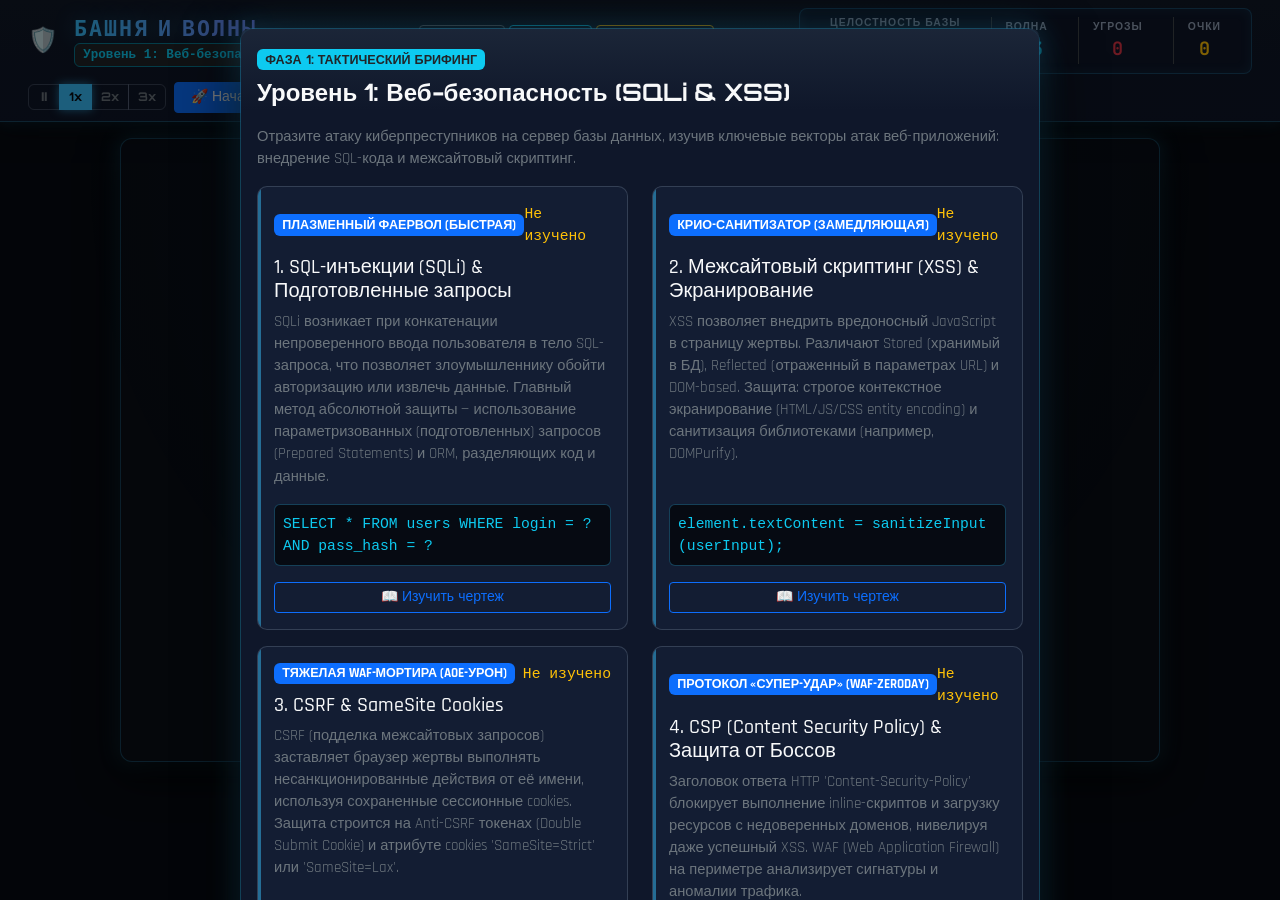
==== index.html @ af833922 "feat: complete Quiz Tower Defense with 3 levels, procedural ambient music, inspector and codex" ====
<!DOCTYPE html>
<html lang="ru" data-bs-theme="dark">
<head>
    <meta charset="UTF-8">
    <meta name="viewport" content="width=device-width, initial-scale=1.0">
    <title>Башня и Волны — Cyberpunk Quiz Tower Defense</title>
    <!-- Bootstrap 5 CDN -->
    <link href="https://cdn.jsdelivr.net/npm/bootstrap@5.3.3/dist/css/bootstrap.min.css" rel="stylesheet">
    <!-- Google Fonts -->
    <link rel="preconnect" href="https://fonts.googleapis.com">
    <link rel="preconnect" href="https://fonts.gstatic.com" crossorigin>
    <link href="https://fonts.googleapis.com/css2?family=JetBrains+Mono:wght@400;600;800&family=Orbitron:wght@500;700;900&family=Rajdhani:wght@500;600;700&display=swap" rel="stylesheet">
    <!-- Custom Cyberpunk Tactical Styles -->
    <link rel="stylesheet" href="css/style.css">
</head>
<body>

    <!-- Cyber-Command Tactical Top Header -->
    <header class="cyber-header py-2 px-3 mb-3">
        <div class="container-fluid d-flex flex-wrap justify-content-between align-items-center gap-2">
            <!-- Game Title & Level Indicator -->
            <div class="d-flex align-items-center gap-3">
                <span class="fs-4">🛡️</span>
                <div>
                    <h1 class="game-title mb-0">БАШНЯ И ВОЛНЫ</h1>
                    <span class="badge bg-dark border border-info-subtle text-info font-monospace small" id="hudLevelTitle">Уровень 1</span>
                </div>

                <div class="d-flex gap-1 ms-2">
                    <button class="btn btn-outline-secondary btn-sm" id="levelSelectBtn" title="Сменить уровень">
                        🗺️ Уровни
                    </button>
                    <button class="btn btn-outline-info btn-sm" id="codexBtn" title="Открыть базу знаний">
                        📖 Кодекс
                    </button>
                    <button class="btn btn-outline-warning btn-sm" id="achievementsBtn" title="Достижения">
                        🏆 Достижения
                    </button>
                </div>
            </div>

            <!-- Stats HUD Panel -->
            <div class="hud-panel d-flex align-items-center px-3 py-1 gap-3">
                <!-- Base HP -->
                <div class="hud-stat-box" style="min-width: 140px;">
                    <div class="hud-stat-label">Целостность Базы</div>
                    <div class="progress mt-1" style="height: 10px; background-color: #070b12;">
                        <div id="baseHpBar" class="progress-bar bg-success" style="width: 100%;"></div>
                    </div>
                    <div class="text-end small text-light font-monospace" id="baseHpText">100 / 100</div>
                </div>

                <!-- Wave Counter -->
                <div class="hud-stat-box border-start border-secondary-subtle">
                    <div class="hud-stat-label">Волна</div>
                    <div class="hud-stat-value text-info" id="hudWave">1/3</div>
                </div>

                <!-- Enemies on field -->
                <div class="hud-stat-box border-start border-secondary-subtle">
                    <div class="hud-stat-label">Угрозы</div>
                    <div class="hud-stat-value text-danger" id="hudEnemies">0</div>
                </div>

                <!-- Score -->
                <div class="hud-stat-box border-start border-secondary-subtle">
                    <div class="hud-stat-label">Очки</div>
                    <div class="hud-stat-value text-warning" id="hudScore">0</div>
                </div>
            </div>

            <!-- Action Controls, Speed, Audio -->
            <div class="d-flex align-items-center gap-2">
                <!-- Speed Controls (Pause, 1x, 2x, 3x) -->
                <div class="btn-group speed-btn-group" role="group">
                    <button type="button" class="btn btn-outline-secondary" id="speedPauseBtn" title="Пауза">⏸</button>
                    <button type="button" class="btn btn-outline-secondary active" id="speed1xBtn">1x</button>
                    <button type="button" class="btn btn-outline-secondary" id="speed2xBtn">2x</button>
                    <button type="button" class="btn btn-outline-secondary" id="speed3xBtn">3x</button>
                </div>

                <!-- Super Strike Trigger Button -->
                <button class="btn btn-danger btn-sm d-none super-pulse-glow fw-bold px-3" id="superStrikeBtn">
                    ⚡ СУПЕР-УДАР!
                </button>

                <!-- Next Wave Button -->
                <button class="btn btn-primary btn-sm px-3" id="startWaveBtn">
                    🚀 Начать волну 1
                </button>

                <!-- Audio Toggles -->
                <div class="btn-group">
                    <button class="btn btn-outline-info btn-sm" id="muteToggleBtn" title="Звуковые эффекты">
                        🔊
                    </button>
                    <button class="btn btn-outline-primary btn-sm" id="musicToggleBtn" title="Эмбиент-музыка">
                        🎵
                    </button>
                </div>
            </div>
        </div>
    </header>

    <!-- Main Game Canvas Container -->
    <main class="container-fluid px-3">
        <div class="canvas-wrapper">
            <canvas id="gameCanvas"></canvas>
        </div>
    </main>

    <!-- Floating Tactical Notification Toasts -->
    <div id="toastContainer"></div>

    <!-- ========================================================================= -->
    <!-- MODAL 1: PHASE 1 BRIEFING / RECONNAISSANCE ("Брифинг / Разведка")         -->
    <!-- ========================================================================= -->
    <div class="modal fade" id="briefingModal" tabindex="-1" aria-labelledby="briefingModalTitle" aria-hidden="true">
        <div class="modal-dialog modal-lg modal-dialog-centered">
            <div class="modal-content">
                <div class="modal-header border-bottom-0 pb-0">
                    <div>
                        <span class="badge bg-info text-dark mb-1">ФАЗА 1: ТАКТИЧЕСКИЙ БРИФИНГ</span>
                        <h4 class="modal-title text-light fw-bold" id="briefingTitle">Уровень 1</h4>
                    </div>
                </div>
                <div class="modal-body">
                    <p class="text-secondary small mb-3" id="briefingDesc">
                        Отразите атаку киберпреступников, изучив чертежи и защитные протоколы.
                    </p>

                    <!-- Cards Container -->
                    <div class="row" id="briefingCardsContainer">
                        <!-- Dynamically filled with educational cards -->
                    </div>
                </div>
                <div class="modal-footer border-top-0 pt-0">
                    <button type="button" class="btn btn-success px-4 py-2 fw-bold w-100" id="startDefenseBtn" disabled>
                        🔒 Изучите все чертежи для старта
                    </button>
                </div>
            </div>
        </div>
    </div>

    <!-- ========================================================================= -->
    <!-- MODAL 2: TURRET SELECTION                                                 -->
    <!-- ========================================================================= -->
    <div class="modal fade" id="turretSelectModal" tabindex="-1" aria-hidden="true">
        <div class="modal-dialog modal-dialog-centered">
            <div class="modal-content">
                <div class="modal-header">
                    <h5 class="modal-title">🛠️ Выбор турели для установки</h5>
                    <button type="button" class="btn-close" data-bs-dismiss="modal" aria-label="Закрыть"></button>
                </div>
                <div class="modal-body">
                    <p class="text-secondary small mb-3">
                        Для установки требуется ответить на 1 вопрос из изученной теории за 15 секунд:
                    </p>
                    <div class="d-flex flex-column gap-2">
                        <!-- Option 1: Fast Plasma -->
                        <div class="p-3 turret-option-card d-flex justify-content-between align-items-center" data-turret-type="plasma">
                            <div>
                                <div class="fw-bold text-info">⚡ Быстрая плазма</div>
                                <small class="text-secondary">Скорострельная турель (3.2 выстр/сек), средний урон по одиночным целям.</small>
                            </div>
                            <span class="badge bg-info text-dark">Легкий вопрос</span>
                        </div>

                        <!-- Option 2: Cryo -->
                        <div class="p-3 turret-option-card d-flex justify-content-between align-items-center" data-turret-type="cryo">
                            <div>
                                <div class="fw-bold" style="color: #06b6d4;">❄️ Крио-башня</div>
                                <small class="text-secondary">Замедляет врагов на 50%, облегчая уничтожение тяжелых целей.</small>
                            </div>
                            <span class="badge bg-primary">Средний вопрос</span>
                        </div>

                        <!-- Option 3: Heavy Artillery -->
                        <div class="p-3 turret-option-card d-flex justify-content-between align-items-center" data-turret-type="artillery">
                            <div>
                                <div class="fw-bold text-warning">💣 Тяжелая мортира</div>
                                <small class="text-secondary">Колоссальный AoE урон осколками по скоплению угроз.</small>
                            </div>
                            <span class="badge bg-warning text-dark">Сложный вопрос</span>
                        </div>
                    </div>
                </div>
            </div>
        </div>
    </div>

    <!-- ========================================================================= -->
    <!-- MODAL 3: TURRET INSPECTOR & TARGETING PANEL                               -->
    <!-- ========================================================================= -->
    <div class="modal fade" id="turretInspectorModal" tabindex="-1" aria-hidden="true">
        <div class="modal-dialog modal-dialog-centered">
            <div class="modal-content">
                <div class="modal-header">
                    <div>
                        <span class="badge bg-info mb-1" id="inspectorTurretLevelBadge">Уровень 1</span>
                        <h5 class="modal-title mb-0" id="inspectorTurretTitle">Инспектор турели</h5>
                    </div>
                    <button type="button" class="btn-close" data-bs-dismiss="modal" aria-label="Закрыть"></button>
                </div>
                <div class="modal-body">
                    <!-- Live Turret Combat Stats -->
                    <div class="row g-2 text-center mb-3">
                        <div class="col-4">
                            <div class="p-2 bg-dark rounded border border-secondary-subtle">
                                <div class="small text-secondary">Урон</div>
                                <div class="fw-bold text-light font-monospace" id="inspectorDmg">0</div>
                            </div>
                        </div>
                        <div class="col-4">
                            <div class="p-2 bg-dark rounded border border-secondary-subtle">
                                <div class="small text-secondary">Скорость</div>
                                <div class="fw-bold text-info font-monospace" id="inspectorRate">0/сек</div>
                            </div>
                        </div>
                        <div class="col-4">
                            <div class="p-2 bg-dark rounded border border-secondary-subtle">
                                <div class="small text-secondary">Радиус</div>
                                <div class="fw-bold text-warning font-monospace" id="inspectorRange">0px</div>
                            </div>
                        </div>
                    </div>

                    <div class="d-flex justify-content-between text-secondary small mb-3 p-2 bg-dark rounded border border-secondary-subtle">
                        <span>Уничтожено врагов: <strong class="text-light" id="inspectorKills">0</strong></span>
                        <span>Всего нанесено урона: <strong class="text-light" id="inspectorTotalDmg">0</strong></span>
                    </div>

                    <!-- Targeting Priority Switcher -->
                    <div class="mb-3">
                        <label class="form-label small text-secondary fw-bold">ПРИОРИТЕТ АТАКИ ЦЕЛИ:</label>
                        <div class="btn-group w-100" role="group">
                            <button type="button" class="btn btn-outline-secondary priority-btn active" data-priority="first">Первый</button>
                            <button type="button" class="btn btn-outline-secondary priority-btn" data-priority="strongest">Сильный (Босс)</button>
                            <button type="button" class="btn btn-outline-secondary priority-btn" data-priority="closest">Ближний</button>
                            <button type="button" class="btn btn-outline-secondary priority-btn" data-priority="weakest">Слабый</button>
                        </div>
                    </div>
                </div>
                <div class="modal-footer d-flex justify-content-between">
                    <button type="button" class="btn btn-outline-danger btn-sm" id="inspectorDismantleBtn">
                        🗑️ Демонтировать
                    </button>
                    <button type="button" class="btn btn-success btn-sm" id="inspectorUpgradeBtn">
                        ⭐️ Улучшить турель
                    </button>
                </div>
            </div>
        </div>
    </div>

    <!-- ========================================================================= -->
    <!-- MODAL 4: ACTIVE RECALL QUIZ ("Квиз-бой")                                  -->
    <!-- ========================================================================= -->
    <div class="modal fade" id="quizModal" tabindex="-1" aria-hidden="true">
        <div class="modal-dialog modal-dialog-centered">
            <div class="modal-content">
                <div class="modal-header border-bottom-0 pb-1">
                    <div class="w-100 d-flex justify-content-between align-items-center">
                        <h5 class="modal-title fw-bold" id="quizModalTitle">Развертывание системы</h5>
                        <span class="badge bg-info" id="quizDifficultyBadge">Легкий вопрос</span>
                    </div>
                </div>

                <div class="modal-body pt-2">
                    <!-- Timer countdown bar -->
                    <div class="d-flex justify-content-between align-items-center mb-1">
                        <span class="small text-secondary">Таймер активации:</span>
                        <span class="fw-bold text-info font-monospace small" id="quizTimerText">15.0s</span>
                    </div>
                    <div class="quiz-timer-container mb-3">
                        <div id="quizTimerBar" class="progress-bar bg-info" style="width: 100%;"></div>
                    </div>

                    <!-- Question text -->
                    <h5 class="text-light mb-3" id="quizQuestionText">Текст вопроса загружается...</h5>

                    <!-- Answer Options -->
                    <div id="quizAnswersContainer" class="d-flex flex-column">
                        <!-- Populated by app.js -->
                    </div>
                </div>
                <div class="modal-footer border-top-0 pt-0">
                    <small class="text-secondary w-100 text-center">
                        ⏳ Внимание: игра на тактической паузе. Ошибка блокирует слот на 5 сек!
                    </small>
                </div>
            </div>
        </div>
    </div>

    <!-- ========================================================================= -->
    <!-- MODAL 5: PHASE 4 RESULTS & "ЧЁРНЫЙ ЯЩИК" (Разбор ошибок)                   -->
    <!-- ========================================================================= -->
    <div class="modal fade" id="resultsModal" tabindex="-1" aria-hidden="true">
        <div class="modal-dialog modal-lg modal-dialog-centered modal-dialog-scrollable">
            <div class="modal-content">
                <div class="modal-header">
                    <div>
                        <span class="badge bg-success mb-1" id="resultsBadge">ПОБЕДА</span>
                        <h4 class="modal-title fw-bold" id="resultsHeader">МИССИЯ ВЫПОЛНЕНА</h4>
                    </div>
                </div>
                <div class="modal-body">
                    <!-- High-level Summary Metrics -->
                    <div class="row g-2 mb-4 text-center">
                        <div class="col-3">
                            <div class="p-2 bg-dark rounded border border-secondary-subtle">
                                <div class="small text-secondary">Счет</div>
                                <div class="fs-5 fw-bold text-warning font-monospace" id="resScore">0</div>
                            </div>
                        </div>
                        <div class="col-3">
                            <div class="p-2 bg-dark rounded border border-secondary-subtle">
                                <div class="small text-secondary">Уничтожено</div>
                                <div class="fs-5 fw-bold text-info font-monospace" id="resKills">0</div>
                            </div>
                        </div>
                        <div class="col-3">
                            <div class="p-2 bg-dark rounded border border-secondary-subtle">
                                <div class="small text-secondary">База</div>
                                <div class="fs-5 fw-bold text-success font-monospace" id="resBaseHp">100%</div>
                            </div>
                        </div>
                        <div class="col-3">
                            <div class="p-2 bg-dark rounded border border-secondary-subtle">
                                <div class="small text-secondary">Точность квиза</div>
                                <div class="fs-5 fw-bold text-light font-monospace" id="resAccuracy">100%</div>
                            </div>
                        </div>
                    </div>

                    <!-- Mistake Analysis Section: "Чёрный ящик" -->
                    <div id="mistakesReviewContainer"></div>
                </div>
                <div class="modal-footer">
                    <button type="button" class="btn btn-outline-light" id="restartLevelBtn">
                        🔄 Переиграть уровень
                    </button>
                    <button type="button" class="btn btn-primary" id="nextLevelBtn">
                        ➡️ Следующий уровень
                    </button>
                </div>
            </div>
        </div>
    </div>

    <!-- ========================================================================= -->
    <!-- MODAL 6: THEORY CODEX / KNOWLEDGE ARCHIVE (Кибер-Кодекс)                  -->
    <!-- ========================================================================= -->
    <div class="modal fade" id="codexModal" tabindex="-1" aria-hidden="true">
        <div class="modal-dialog modal-lg modal-dialog-centered modal-dialog-scrollable">
            <div class="modal-content">
                <div class="modal-header">
                    <h5 class="modal-title">📖 Кибер-Кодекс: База теоретических знаний</h5>
                    <button type="button" class="btn-close" data-bs-dismiss="modal" aria-label="Закрыть"></button>
                </div>
                <div class="modal-body" id="codexContentContainer">
                    <!-- Populated dynamically with all levels theory -->
                </div>
            </div>
        </div>
    </div>

    <!-- ========================================================================= -->
    <!-- MODAL 7: ACHIEVEMENTS MODAL                                               -->
    <!-- ========================================================================= -->
    <div class="modal fade" id="achievementsModal" tabindex="-1" aria-hidden="true">
        <div class="modal-dialog modal-dialog-centered">
            <div class="modal-content">
                <div class="modal-header">
                    <h5 class="modal-title">🏆 Достижения защитника</h5>
                    <button type="button" class="btn-close" data-bs-dismiss="modal" aria-label="Закрыть"></button>
                </div>
                <div class="modal-body" id="achievementsListContainer">
                    <!-- Populated dynamically -->
                </div>
            </div>
        </div>
    </div>

    <!-- ========================================================================= -->
    <!-- MODAL 8: LEVEL SELECTOR                                                   -->
    <!-- ========================================================================= -->
    <div class="modal fade" id="levelSelectModal" tabindex="-1" aria-hidden="true">
        <div class="modal-dialog modal-dialog-centered">
            <div class="modal-content">
                <div class="modal-header">
                    <h5 class="modal-title">🗺️ Выберите уровень обучения</h5>
                    <button type="button" class="btn-close" data-bs-dismiss="modal" aria-label="Закрыть"></button>
                </div>
                <div class="modal-body" id="levelListContainer">
                    <!-- Populated dynamically -->
                </div>
            </div>
        </div>
    </div>

    <!-- Scripts (Vanilla ES6, modular, zero external game libraries) -->
    <script src="https://cdn.jsdelivr.net/npm/bootstrap@5.3.3/dist/js/bootstrap.bundle.min.js"></script>
    <script src="js/audio.js"></script>
    <script src="js/levels.js"></script>
    <script src="js/engine.js"></script>
    <script src="js/app.js"></script>
</body>
</html>
---- css/style.css ----
/* ==========================================================================
   QUIZ TOWER DEFENSE: Cyber-Command Center Tactical UI
   ========================================================================== */

@import url('https://fonts.googleapis.com/css2?family=JetBrains+Mono:wght@400;600;800&family=Orbitron:wght@500;700;900&family=Rajdhani:wght@500;600;700&display=swap');

:root {
    --bg-dark: #070b12;
    --bg-surface: #0f172a;
    --bg-card: #131d33;
    --bg-hover: #1e293b;
    --neon-blue: #38bdf8;
    --neon-cyan: #06b6d4;
    --neon-green: #22c55e;
    --neon-red: #ef4444;
    --neon-amber: #f59e0b;
    --neon-purple: #a855f7;
    --neon-pink: #ec4899;
    --text-muted: #94a3b8;
    --border-color: rgba(56, 189, 248, 0.28);
    --border-glow: 0 0 14px rgba(56, 189, 248, 0.25);
}

body {
    background-color: var(--bg-dark);
    color: #f8fafc;
    font-family: 'Rajdhani', -apple-system, BlinkMacSystemFont, "Segoe UI", Roboto, sans-serif;
    font-size: 1.05rem;
    min-height: 100vh;
    overflow-x: hidden;
    position: relative;
}

/* Subtle Holographic Grid Overlay */
body::before {
    content: '';
    position: fixed;
    top: 0;
    left: 0;
    width: 100vw;
    height: 100vh;
    background: radial-gradient(circle at 50% 20%, rgba(56, 189, 248, 0.04) 0%, transparent 60%);
    pointer-events: none;
    z-index: 1;
}

/* Top Command Header */
.cyber-header {
    background: linear-gradient(180deg, #101827 0%, rgba(15, 23, 42, 0.95) 100%);
    border-bottom: 1px solid var(--border-color);
    box-shadow: 0 4px 25px rgba(0, 0, 0, 0.6), var(--border-glow);
    position: relative;
    z-index: 10;
}

.game-title {
    font-family: 'Orbitron', monospace;
    font-size: 1.35rem;
    font-weight: 900;
    letter-spacing: 2px;
    background: linear-gradient(90deg, #38bdf8, #a855f7);
    -webkit-background-clip: text;
    -webkit-text-fill-color: transparent;
    text-shadow: 0 0 20px rgba(56, 189, 248, 0.35);
}

.hud-panel {
    background-color: rgba(15, 23, 42, 0.85);
    border: 1px solid var(--border-color);
    border-radius: 8px;
    backdrop-filter: blur(8px);
    box-shadow: inset 0 0 12px rgba(56, 189, 248, 0.1);
}

.hud-stat-box {
    text-align: center;
    padding: 2px 14px;
}

.hud-stat-label {
    font-family: 'Orbitron', sans-serif;
    font-size: 0.65rem;
    color: var(--text-muted);
    text-transform: uppercase;
    letter-spacing: 1px;
    font-weight: 700;
}

.hud-stat-value {
    font-family: 'JetBrains Mono', monospace;
    font-size: 1.15rem;
    font-weight: 700;
    color: #f8fafc;
}

/* Tactical Speed Control Buttons */
.speed-btn-group .btn {
    font-family: 'Orbitron', sans-serif;
    font-size: 0.75rem;
    padding: 3px 9px;
    font-weight: 700;
    border-color: rgba(148, 163, 184, 0.3);
}

.speed-btn-group .btn.active {
    background-color: var(--neon-blue);
    color: #070b12;
    border-color: var(--neon-blue);
    box-shadow: 0 0 10px rgba(56, 189, 248, 0.6);
}

/* Canvas Wrapper */
.canvas-wrapper {
    position: relative;
    width: 100%;
    max-width: 1040px;
    margin: 0 auto;
    border-radius: 12px;
    overflow: hidden;
    box-shadow: 0 12px 40px rgba(0, 0, 0, 0.8), 0 0 20px rgba(56, 189, 248, 0.25);
    border: 1px solid var(--border-color);
    background-color: #0a0e17;
}

#gameCanvas {
    display: block;
    width: 100%;
    height: auto;
    aspect-ratio: 1000 / 600;
    touch-action: none;
}

/* Modals */
.modal-content {
    background-color: var(--bg-surface);
    color: #f8fafc;
    border: 1px solid var(--border-color);
    border-radius: 14px;
    box-shadow: 0 20px 60px rgba(0, 0, 0, 0.9), 0 0 30px rgba(56, 189, 248, 0.3);
    backdrop-filter: blur(16px);
}

.modal-header {
    border-bottom: 1px solid rgba(148, 163, 184, 0.2);
    background: linear-gradient(180deg, rgba(30, 41, 59, 0.8) 0%, rgba(15, 23, 42, 0.8) 100%);
    font-family: 'Orbitron', sans-serif;
}

.modal-footer {
    border-top: 1px solid rgba(148, 163, 184, 0.2);
    background: rgba(15, 23, 42, 0.8);
}

/* Briefing Cards */
.briefing-card {
    background-color: var(--bg-card);
    border: 1px solid rgba(148, 163, 184, 0.25);
    border-radius: 10px;
    transition: all 0.25s cubic-bezier(0.4, 0, 0.2, 1);
    position: relative;
    overflow: hidden;
}

.briefing-card::before {
    content: '';
    position: absolute;
    top: 0;
    left: 0;
    width: 3px;
    height: 100%;
    background: var(--neon-blue);
    opacity: 0.5;
    transition: opacity 0.2s ease;
}

.briefing-card:hover {
    transform: translateY(-3px);
    border-color: var(--neon-blue);
    box-shadow: 0 8px 24px rgba(56, 189, 248, 0.25);
}

.briefing-card.card-studied {
    border-color: var(--neon-green);
    background: linear-gradient(180deg, rgba(34, 197, 94, 0.08) 0%, var(--bg-card) 100%);
    box-shadow: 0 0 16px rgba(34, 197, 94, 0.25);
}

.briefing-card.card-studied::before {
    background: var(--neon-green);
    opacity: 1;
}

.code-box {
    background-color: #060a12;
    border-radius: 6px;
    border: 1px solid rgba(56, 189, 248, 0.3);
    font-family: 'JetBrains Mono', monospace;
    word-break: break-all;
}

/* Turret Selection Cards */
.turret-option-card {
    background-color: var(--bg-card);
    border: 1px solid rgba(148, 163, 184, 0.25);
    border-radius: 10px;
    cursor: pointer;
    transition: all 0.25s ease;
}

.turret-option-card:hover {
    transform: translateY(-3px);
    border-color: var(--neon-blue);
    box-shadow: 0 8px 24px rgba(56, 189, 248, 0.35);
    background: rgba(30, 41, 59, 0.95);
}

/* Quiz UI */
.quiz-option-btn {
    font-family: 'Rajdhani', sans-serif;
    font-size: 1.1rem;
    font-weight: 600;
    transition: all 0.2s ease;
    border: 1px solid rgba(148, 163, 184, 0.35);
    border-radius: 8px;
    background-color: rgba(15, 23, 42, 0.65);
}

.quiz-option-btn:hover:not(:disabled) {
    background-color: rgba(56, 189, 248, 0.2);
    border-color: var(--neon-blue);
    box-shadow: 0 0 14px rgba(56, 189, 248, 0.3);
    transform: translateX(4px);
}

.quiz-timer-container {
    height: 10px;
    border-radius: 6px;
    background-color: #060a12;
    overflow: hidden;
    border: 1px solid rgba(148, 163, 184, 0.25);
}

/* Glowing Pulsing Animations */
.pulse-glow {
    animation: neonPulse 1.4s infinite alternate;
}

@keyframes neonPulse {
    0% {
        box-shadow: 0 0 8px rgba(34, 197, 94, 0.4);
        transform: scale(1);
    }
    100% {
        box-shadow: 0 0 24px rgba(34, 197, 94, 0.95);
        transform: scale(1.02);
    }
}

.super-pulse-glow {
    animation: superPulse 1.1s infinite alternate;
}

@keyframes superPulse {
    0% {
        box-shadow: 0 0 8px rgba(239, 68, 68, 0.5);
    }
    100% {
        box-shadow: 0 0 30px rgba(239, 68, 68, 1), 0 0 50px rgba(168, 85, 247, 0.9);
        transform: scale(1.04);
    }
}

/* Inspector Panel Buttons */
.priority-btn {
    font-family: 'Orbitron', sans-serif;
    font-size: 0.75rem;
    padding: 4px 8px;
}

.priority-btn.active {
    background-color: var(--neon-purple);
    color: #fff;
    border-color: var(--neon-purple);
    box-shadow: 0 0 10px rgba(168, 85, 247, 0.7);
}

/* "Чёрный ящик" Result Cards */
.mistake-card {
    background-color: #0d131f;
    border: 1px solid rgba(239, 68, 68, 0.45);
    border-radius: 8px;
}

.theory-box {
    background-color: rgba(15, 23, 42, 0.95);
    border-left: 3px solid var(--neon-blue);
}

/* Toast Container */
#toastContainer {
    position: fixed;
    top: 75px;
    right: 20px;
    z-index: 2000;
    max-width: 380px;
}

.toast-item {
    transition: opacity 0.4s ease, transform 0.4s ease;
    border-radius: 8px;
    font-size: 0.95rem;
    font-weight: 600;
    box-shadow: 0 8px 30px rgba(0, 0, 0, 0.7);
}

/* Custom Scrollbars */
::-webkit-scrollbar {
    width: 7px;
    height: 7px;
}

::-webkit-scrollbar-track {
    background: #070b12;
}

::-webkit-scrollbar-thumb {
    background: #1e293b;
    border-radius: 4px;
}

::-webkit-scrollbar-thumb:hover {
    background: var(--neon-blue);
}
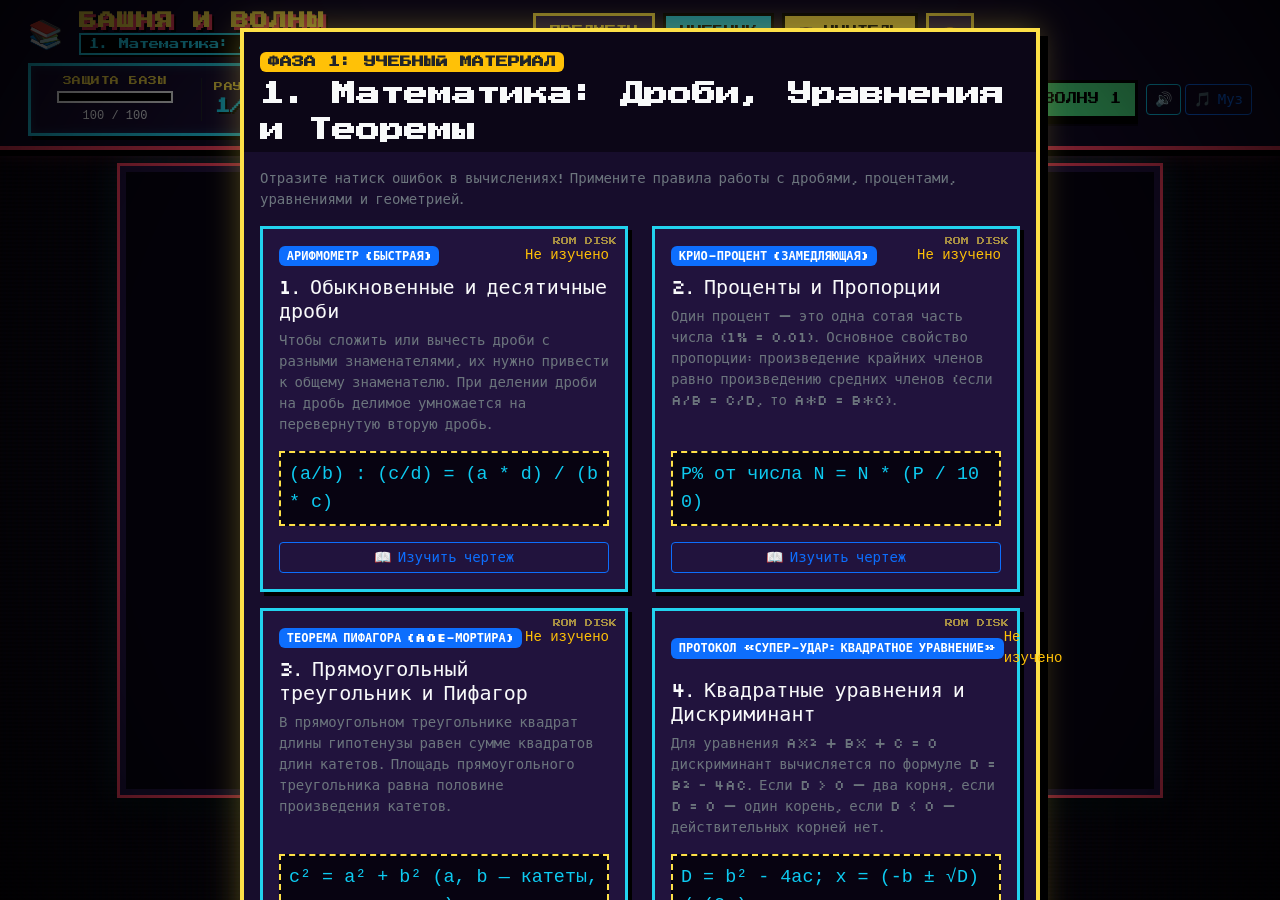
==== commit 5e8cbb3e: "feat: radical 16-bit arcade visual overhaul, school subjects (Math, Physics, Russian) and Teacher Co" ====
--- a/index.html
+++ b/index.html
@@ -3,98 +3,101 @@
 <head>
     <meta charset="UTF-8">
     <meta name="viewport" content="width=device-width, initial-scale=1.0">
-    <title>Башня и Волны — Cyberpunk Quiz Tower Defense</title>
+    <title>Башня и Волны — Школьный Quiz Tower Defense</title>
     <!-- Bootstrap 5 CDN -->
     <link href="https://cdn.jsdelivr.net/npm/bootstrap@5.3.3/dist/css/bootstrap.min.css" rel="stylesheet">
-    <!-- Google Fonts -->
+    <!-- Retro Arcade Google Fonts -->
     <link rel="preconnect" href="https://fonts.googleapis.com">
     <link rel="preconnect" href="https://fonts.gstatic.com" crossorigin>
-    <link href="https://fonts.googleapis.com/css2?family=JetBrains+Mono:wght@400;600;800&family=Orbitron:wght@500;700;900&family=Rajdhani:wght@500;600;700&display=swap" rel="stylesheet">
-    <!-- Custom Cyberpunk Tactical Styles -->
+    <link href="https://fonts.googleapis.com/css2?family=Press+Start+2P&family=Silkscreen:wght@400;700&family=VT323&display=swap" rel="stylesheet">
+    <!-- Radical Retro Arcade Styles -->
     <link rel="stylesheet" href="css/style.css">
 </head>
 <body>
 
-    <!-- Cyber-Command Tactical Top Header -->
-    <header class="cyber-header py-2 px-3 mb-3">
+    <!-- Retro Arcade Top Marquee Header -->
+    <header class="arcade-header mb-3">
         <div class="container-fluid d-flex flex-wrap justify-content-between align-items-center gap-2">
-            <!-- Game Title & Level Indicator -->
+            <!-- Game Title & Subject Badge -->
             <div class="d-flex align-items-center gap-3">
-                <span class="fs-4">🛡️</span>
+                <span class="fs-3">📚</span>
                 <div>
-                    <h1 class="game-title mb-0">БАШНЯ И ВОЛНЫ</h1>
-                    <span class="badge bg-dark border border-info-subtle text-info font-monospace small" id="hudLevelTitle">Уровень 1</span>
-                </div>
-
-                <div class="d-flex gap-1 ms-2">
-                    <button class="btn btn-outline-secondary btn-sm" id="levelSelectBtn" title="Сменить уровень">
-                        🗺️ Уровни
-                    </button>
-                    <button class="btn btn-outline-info btn-sm" id="codexBtn" title="Открыть базу знаний">
-                        📖 Кодекс
-                    </button>
-                    <button class="btn btn-outline-warning btn-sm" id="achievementsBtn" title="Достижения">
-                        🏆 Достижения
-                    </button>
-                </div>
-            </div>
-
-            <!-- Stats HUD Panel -->
-            <div class="hud-panel d-flex align-items-center px-3 py-1 gap-3">
-                <!-- Base HP -->
+                    <h1 class="game-title">БАШНЯ И ВОЛНЫ</h1>
+                    <span class="arcade-badge" id="hudLevelTitle">1. МАТЕМАТИКА</span>
+                </div>
+
+                <div class="d-flex gap-2 ms-2">
+                    <button class="btn btn-arcade btn-arcade-dark btn-sm" id="levelSelectBtn" title="Выбор предмета">
+                        ПРЕДМЕТЫ
+                    </button>
+                    <button class="btn btn-arcade btn-arcade-cyan btn-sm" id="codexBtn" title="Учебник и правила">
+                        УЧЕБНИК
+                    </button>
+                    <button class="btn btn-arcade btn-arcade-yellow btn-sm" id="teacherModeBtn" title="Конструктор заданий для учителя">
+                        👩‍🏫 УЧИТЕЛЬ
+                    </button>
+                    <button class="btn btn-arcade btn-arcade-dark btn-sm" id="achievementsBtn" title="Достижения">
+                        🏆
+                    </button>
+                </div>
+            </div>
+
+            <!-- Arcade HUD Panel -->
+            <div class="arcade-hud d-flex align-items-center gap-3">
+                <!-- Base HP Shield Meter -->
                 <div class="hud-stat-box" style="min-width: 140px;">
-                    <div class="hud-stat-label">Целостность Базы</div>
-                    <div class="progress mt-1" style="height: 10px; background-color: #070b12;">
-                        <div id="baseHpBar" class="progress-bar bg-success" style="width: 100%;"></div>
-                    </div>
-                    <div class="text-end small text-light font-monospace" id="baseHpText">100 / 100</div>
+                    <div class="hud-stat-label">ЗАЩИТА БАЗЫ</div>
+                    <div class="arcade-progress-bar mt-1">
+                        <div id="baseHpBar" class="arcade-progress-fill" style="width: 100%;"></div>
+                    </div>
+                    <div class="text-center small font-monospace mt-1" id="baseHpText" style="font-size: 0.75rem;">100 / 100</div>
                 </div>
 
                 <!-- Wave Counter -->
-                <div class="hud-stat-box border-start border-secondary-subtle">
-                    <div class="hud-stat-label">Волна</div>
+                <div class="hud-stat-box border-start border-dark">
+                    <div class="hud-stat-label">РАУНД</div>
                     <div class="hud-stat-value text-info" id="hudWave">1/3</div>
                 </div>
 
-                <!-- Enemies on field -->
-                <div class="hud-stat-box border-start border-secondary-subtle">
-                    <div class="hud-stat-label">Угрозы</div>
+                <!-- Threats -->
+                <div class="hud-stat-box border-start border-dark">
+                    <div class="hud-stat-label">ОШИБКИ</div>
                     <div class="hud-stat-value text-danger" id="hudEnemies">0</div>
                 </div>
 
-                <!-- Score -->
-                <div class="hud-stat-box border-start border-secondary-subtle">
-                    <div class="hud-stat-label">Очки</div>
-                    <div class="hud-stat-value text-warning" id="hudScore">0</div>
-                </div>
-            </div>
-
-            <!-- Action Controls, Speed, Audio -->
+                <!-- 1P Score -->
+                <div class="hud-stat-box border-start border-dark">
+                    <div class="hud-stat-label">ОЧКИ</div>
+                    <div class="hud-stat-value text-warning" id="hudScore">00000</div>
+                </div>
+            </div>
+
+            <!-- Speed & Action Controls -->
             <div class="d-flex align-items-center gap-2">
-                <!-- Speed Controls (Pause, 1x, 2x, 3x) -->
-                <div class="btn-group speed-btn-group" role="group">
-                    <button type="button" class="btn btn-outline-secondary" id="speedPauseBtn" title="Пауза">⏸</button>
-                    <button type="button" class="btn btn-outline-secondary active" id="speed1xBtn">1x</button>
-                    <button type="button" class="btn btn-outline-secondary" id="speed2xBtn">2x</button>
-                    <button type="button" class="btn btn-outline-secondary" id="speed3xBtn">3x</button>
-                </div>
-
-                <!-- Super Strike Trigger Button -->
-                <button class="btn btn-danger btn-sm d-none super-pulse-glow fw-bold px-3" id="superStrikeBtn">
+                <!-- Speed Button Group -->
+                <div class="d-flex">
+                    <button type="button" class="speed-btn-arcade" id="speedPauseBtn" title="Пауза">⏸</button>
+                    <button type="button" class="speed-btn-arcade active" id="speed1xBtn">1X</button>
+                    <button type="button" class="speed-btn-arcade" id="speed2xBtn">2X</button>
+                    <button type="button" class="speed-btn-arcade" id="speed3xBtn">3X</button>
+                </div>
+
+                <!-- Super Strike Button -->
+                <button class="btn btn-arcade btn-arcade-red btn-sm d-none super-pulse-glow" id="superStrikeBtn">
                     ⚡ СУПЕР-УДАР!
                 </button>
 
-                <!-- Next Wave Button -->
-                <button class="btn btn-primary btn-sm px-3" id="startWaveBtn">
-                    🚀 Начать волну 1
+                <!-- Start Wave Button -->
+                <button class="btn btn-arcade btn-arcade-green btn-sm" id="startWaveBtn">
+                    ▶ НАЧАТЬ ВОЛНУ 1
                 </button>
 
                 <!-- Audio Toggles -->
-                <div class="btn-group">
-                    <button class="btn btn-outline-info btn-sm" id="muteToggleBtn" title="Звуковые эффекты">
+                <div class="d-flex gap-1">
+                    <button class="btn btn-arcade btn-arcade-cyan btn-sm px-2" id="muteToggleBtn" title="Звуки">
                         🔊
                     </button>
-                    <button class="btn btn-outline-primary btn-sm" id="musicToggleBtn" title="Эмбиент-музыка">
+                    <button class="btn btn-arcade btn-arcade-yellow btn-sm px-2" id="musicToggleBtn" title="Музыка">
                         🎵
                     </button>
                 </div>
@@ -102,41 +105,38 @@
         </div>
     </header>
 
-    <!-- Main Game Canvas Container -->
+    <!-- Main Game Canvas with Arcade Bezel -->
     <main class="container-fluid px-3">
         <div class="canvas-wrapper">
             <canvas id="gameCanvas"></canvas>
         </div>
     </main>
 
-    <!-- Floating Tactical Notification Toasts -->
+    <!-- Floating Arcade Notifications -->
     <div id="toastContainer"></div>
 
     <!-- ========================================================================= -->
-    <!-- MODAL 1: PHASE 1 BRIEFING / RECONNAISSANCE ("Брифинг / Разведка")         -->
-    <!-- ========================================================================= -->
-    <div class="modal fade" id="briefingModal" tabindex="-1" aria-labelledby="briefingModalTitle" aria-hidden="true">
+    <!-- MODAL 1: PHASE 1 BRIEFING / ОБУЧАЮЩИЕ КАРТОЧКИ                            -->
+    <!-- ========================================================================= -->
+    <div class="modal fade" id="briefingModal" tabindex="-1" aria-hidden="true">
         <div class="modal-dialog modal-lg modal-dialog-centered">
             <div class="modal-content">
-                <div class="modal-header border-bottom-0 pb-0">
+                <div class="modal-header border-bottom-0 pb-1">
                     <div>
-                        <span class="badge bg-info text-dark mb-1">ФАЗА 1: ТАКТИЧЕСКИЙ БРИФИНГ</span>
-                        <h4 class="modal-title text-light fw-bold" id="briefingTitle">Уровень 1</h4>
+                        <span class="badge bg-warning text-dark mb-1">ФАЗА 1: УЧЕБНЫЙ МАТЕРИАЛ</span>
+                        <h4 class="modal-title fw-bold text-light" id="briefingTitle">ТЕМА УРОКА</h4>
                     </div>
                 </div>
                 <div class="modal-body">
                     <p class="text-secondary small mb-3" id="briefingDesc">
-                        Отразите атаку киберпреступников, изучив чертежи и защитные протоколы.
+                        Изучите правила и формулы урока для разблокировки защитных башен.
                     </p>
 
-                    <!-- Cards Container -->
-                    <div class="row" id="briefingCardsContainer">
-                        <!-- Dynamically filled with educational cards -->
-                    </div>
+                    <div class="row" id="briefingCardsContainer"></div>
                 </div>
                 <div class="modal-footer border-top-0 pt-0">
-                    <button type="button" class="btn btn-success px-4 py-2 fw-bold w-100" id="startDefenseBtn" disabled>
-                        🔒 Изучите все чертежи для старта
+                    <button type="button" class="btn btn-arcade btn-arcade-green w-100 py-3" id="startDefenseBtn" disabled>
+                        🔒 ИЗУЧИТЕ ВСЕ ПРАВИЛА (0/4)
                     </button>
                 </div>
             </div>
@@ -150,39 +150,39 @@
         <div class="modal-dialog modal-dialog-centered">
             <div class="modal-content">
                 <div class="modal-header">
-                    <h5 class="modal-title">🛠️ Выбор турели для установки</h5>
-                    <button type="button" class="btn-close" data-bs-dismiss="modal" aria-label="Закрыть"></button>
+                    <h5 class="modal-title">🛠️ ВЫБОР ЗАЩИТНОЙ БАШНИ</h5>
+                    <button type="button" class="btn-close btn-close-white" data-bs-dismiss="modal" aria-label="Закрыть"></button>
                 </div>
                 <div class="modal-body">
                     <p class="text-secondary small mb-3">
-                        Для установки требуется ответить на 1 вопрос из изученной теории за 15 секунд:
+                        Для установки ответьте на 1 вопрос из пройденной темы за 15 секунд:
                     </p>
                     <div class="d-flex flex-column gap-2">
-                        <!-- Option 1: Fast Plasma -->
-                        <div class="p-3 turret-option-card d-flex justify-content-between align-items-center" data-turret-type="plasma">
+                        <!-- Option 1: Fast -->
+                        <div class="turret-option-card d-flex justify-content-between align-items-center" data-turret-type="plasma">
                             <div>
-                                <div class="fw-bold text-info">⚡ Быстрая плазма</div>
-                                <small class="text-secondary">Скорострельная турель (3.2 выстр/сек), средний урон по одиночным целям.</small>
-                            </div>
-                            <span class="badge bg-info text-dark">Легкий вопрос</span>
+                                <div class="fw-bold text-warning">⚡ БЫСТРАЯ БАШНЯ</div>
+                                <small class="text-secondary">Высокая скорость стрельбы, средний точечный урон.</small>
+                            </div>
+                            <span class="badge bg-warning text-dark">ЛЕГКИЙ ВОПРОС</span>
                         </div>
 
                         <!-- Option 2: Cryo -->
-                        <div class="p-3 turret-option-card d-flex justify-content-between align-items-center" data-turret-type="cryo">
+                        <div class="turret-option-card d-flex justify-content-between align-items-center" data-turret-type="cryo">
                             <div>
-                                <div class="fw-bold" style="color: #06b6d4;">❄️ Крио-башня</div>
-                                <small class="text-secondary">Замедляет врагов на 50%, облегчая уничтожение тяжелых целей.</small>
-                            </div>
-                            <span class="badge bg-primary">Средний вопрос</span>
+                                <div class="fw-bold text-cyan" style="color: #22d3ee;">❄️ КРИО-БАШНЯ</div>
+                                <small class="text-secondary">Замедляет движение ошибок на 50%.</small>
+                            </div>
+                            <span class="badge bg-primary">СРЕДНИЙ ВОПРОС</span>
                         </div>
 
                         <!-- Option 3: Heavy Artillery -->
-                        <div class="p-3 turret-option-card d-flex justify-content-between align-items-center" data-turret-type="artillery">
+                        <div class="turret-option-card d-flex justify-content-between align-items-center" data-turret-type="artillery">
                             <div>
-                                <div class="fw-bold text-warning">💣 Тяжелая мортира</div>
-                                <small class="text-secondary">Колоссальный AoE урон осколками по скоплению угроз.</small>
-                            </div>
-                            <span class="badge bg-warning text-dark">Сложный вопрос</span>
+                                <div class="fw-bold text-danger">💣 ТЯЖЕЛАЯ МОРТИРА</div>
+                                <small class="text-secondary">Мощный урон по площади (AoE) осколками.</small>
+                            </div>
+                            <span class="badge bg-danger">СЛОЖНЫЙ ВОПРОС</span>
                         </div>
                     </div>
                 </div>
@@ -198,96 +198,88 @@
             <div class="modal-content">
                 <div class="modal-header">
                     <div>
-                        <span class="badge bg-info mb-1" id="inspectorTurretLevelBadge">Уровень 1</span>
-                        <h5 class="modal-title mb-0" id="inspectorTurretTitle">Инспектор турели</h5>
-                    </div>
-                    <button type="button" class="btn-close" data-bs-dismiss="modal" aria-label="Закрыть"></button>
+                        <span class="badge bg-warning text-dark mb-1" id="inspectorTurretLevelBadge">УРОВЕНЬ 1</span>
+                        <h5 class="modal-title mb-0" id="inspectorTurretTitle">ПАРАМЕТРЫ БАШНИ</h5>
+                    </div>
+                    <button type="button" class="btn-close btn-close-white" data-bs-dismiss="modal" aria-label="Закрыть"></button>
                 </div>
                 <div class="modal-body">
-                    <!-- Live Turret Combat Stats -->
                     <div class="row g-2 text-center mb-3">
                         <div class="col-4">
-                            <div class="p-2 bg-dark rounded border border-secondary-subtle">
-                                <div class="small text-secondary">Урон</div>
-                                <div class="fw-bold text-light font-monospace" id="inspectorDmg">0</div>
+                            <div class="p-2 bg-dark border border-secondary">
+                                <div class="small text-secondary" style="font-size: 0.7rem;">УРОН</div>
+                                <div class="fw-bold text-warning font-monospace" id="inspectorDmg">0</div>
                             </div>
                         </div>
                         <div class="col-4">
-                            <div class="p-2 bg-dark rounded border border-secondary-subtle">
-                                <div class="small text-secondary">Скорость</div>
-                                <div class="fw-bold text-info font-monospace" id="inspectorRate">0/сек</div>
+                            <div class="p-2 bg-dark border border-secondary">
+                                <div class="small text-secondary" style="font-size: 0.7rem;">СКОРОСТЬ</div>
+                                <div class="fw-bold text-cyan font-monospace" id="inspectorRate">0/с</div>
                             </div>
                         </div>
                         <div class="col-4">
-                            <div class="p-2 bg-dark rounded border border-secondary-subtle">
-                                <div class="small text-secondary">Радиус</div>
-                                <div class="fw-bold text-warning font-monospace" id="inspectorRange">0px</div>
-                            </div>
-                        </div>
-                    </div>
-
-                    <div class="d-flex justify-content-between text-secondary small mb-3 p-2 bg-dark rounded border border-secondary-subtle">
-                        <span>Уничтожено врагов: <strong class="text-light" id="inspectorKills">0</strong></span>
-                        <span>Всего нанесено урона: <strong class="text-light" id="inspectorTotalDmg">0</strong></span>
-                    </div>
-
-                    <!-- Targeting Priority Switcher -->
+                            <div class="p-2 bg-dark border border-secondary">
+                                <div class="small text-secondary" style="font-size: 0.7rem;">РАДИУС</div>
+                                <div class="fw-bold text-light font-monospace" id="inspectorRange">0px</div>
+                            </div>
+                        </div>
+                    </div>
+
+                    <div class="d-flex justify-content-between text-secondary small mb-3 p-2 bg-dark border border-secondary">
+                        <span>Уничтожено: <strong class="text-warning" id="inspectorKills">0</strong></span>
+                        <span>Всего урона: <strong class="text-info" id="inspectorTotalDmg">0</strong></span>
+                    </div>
+
                     <div class="mb-3">
-                        <label class="form-label small text-secondary fw-bold">ПРИОРИТЕТ АТАКИ ЦЕЛИ:</label>
+                        <label class="form-label small text-warning">ПРИОРИТЕТ АТАКИ:</label>
                         <div class="btn-group w-100" role="group">
-                            <button type="button" class="btn btn-outline-secondary priority-btn active" data-priority="first">Первый</button>
-                            <button type="button" class="btn btn-outline-secondary priority-btn" data-priority="strongest">Сильный (Босс)</button>
-                            <button type="button" class="btn btn-outline-secondary priority-btn" data-priority="closest">Ближний</button>
-                            <button type="button" class="btn btn-outline-secondary priority-btn" data-priority="weakest">Слабый</button>
+                            <button type="button" class="btn btn-arcade btn-arcade-dark btn-sm priority-btn active" data-priority="first">ПЕРВЫЙ</button>
+                            <button type="button" class="btn btn-arcade btn-arcade-dark btn-sm priority-btn" data-priority="strongest">БОСС</button>
+                            <button type="button" class="btn btn-arcade btn-arcade-dark btn-sm priority-btn" data-priority="closest">БЛИЖНИЙ</button>
+                            <button type="button" class="btn btn-arcade btn-arcade-dark btn-sm priority-btn" data-priority="weakest">СЛАБЫЙ</button>
                         </div>
                     </div>
                 </div>
                 <div class="modal-footer d-flex justify-content-between">
-                    <button type="button" class="btn btn-outline-danger btn-sm" id="inspectorDismantleBtn">
-                        🗑️ Демонтировать
-                    </button>
-                    <button type="button" class="btn btn-success btn-sm" id="inspectorUpgradeBtn">
-                        ⭐️ Улучшить турель
-                    </button>
-                </div>
-            </div>
-        </div>
-    </div>
-
-    <!-- ========================================================================= -->
-    <!-- MODAL 4: ACTIVE RECALL QUIZ ("Квиз-бой")                                  -->
+                    <button type="button" class="btn btn-arcade btn-arcade-red btn-sm" id="inspectorDismantleBtn">
+                        ДЕМОНТИРОВАТЬ
+                    </button>
+                    <button type="button" class="btn btn-arcade btn-arcade-green btn-sm" id="inspectorUpgradeBtn">
+                        УЛУЧШИТЬ
+                    </button>
+                </div>
+            </div>
+        </div>
+    </div>
+
+    <!-- ========================================================================= -->
+    <!-- MODAL 4: ACTIVE RECALL RETRO QUIZ                                         -->
     <!-- ========================================================================= -->
     <div class="modal fade" id="quizModal" tabindex="-1" aria-hidden="true">
         <div class="modal-dialog modal-dialog-centered">
             <div class="modal-content">
                 <div class="modal-header border-bottom-0 pb-1">
                     <div class="w-100 d-flex justify-content-between align-items-center">
-                        <h5 class="modal-title fw-bold" id="quizModalTitle">Развертывание системы</h5>
-                        <span class="badge bg-info" id="quizDifficultyBadge">Легкий вопрос</span>
+                        <h5 class="modal-title fw-bold" id="quizModalTitle">ПРОВЕРКА ЗНАНИЙ</h5>
+                        <span class="badge bg-warning text-dark" id="quizDifficultyBadge">ЛЕГКИЙ</span>
                     </div>
                 </div>
 
                 <div class="modal-body pt-2">
-                    <!-- Timer countdown bar -->
                     <div class="d-flex justify-content-between align-items-center mb-1">
-                        <span class="small text-secondary">Таймер активации:</span>
-                        <span class="fw-bold text-info font-monospace small" id="quizTimerText">15.0s</span>
+                        <span class="small text-warning" style="font-size: 0.75rem;">ТАЙМЕР ОТВЕТА:</span>
+                        <span class="fw-bold text-danger font-monospace" id="quizTimerText">15.0s</span>
                     </div>
                     <div class="quiz-timer-container mb-3">
-                        <div id="quizTimerBar" class="progress-bar bg-info" style="width: 100%;"></div>
-                    </div>
-
-                    <!-- Question text -->
-                    <h5 class="text-light mb-3" id="quizQuestionText">Текст вопроса загружается...</h5>
-
-                    <!-- Answer Options -->
-                    <div id="quizAnswersContainer" class="d-flex flex-column">
-                        <!-- Populated by app.js -->
-                    </div>
+                        <div id="quizTimerBar" class="arcade-progress-fill bg-warning" style="width: 100%;"></div>
+                    </div>
+
+                    <h5 class="text-light mb-3" id="quizQuestionText" style="line-height: 1.5;">Вопрос...</h5>
+                    <div id="quizAnswersContainer" class="d-flex flex-column"></div>
                 </div>
                 <div class="modal-footer border-top-0 pt-0">
-                    <small class="text-secondary w-100 text-center">
-                        ⏳ Внимание: игра на тактической паузе. Ошибка блокирует слот на 5 сек!
+                    <small class="text-secondary w-100 text-center" style="font-size: 0.7rem;">
+                        ⚠️ ТАКТИЧЕСКАЯ ПАУЗА. ОШИБКА БЛОКИРУЕТ СЛОТ НА 5 СЕК!
                     </small>
                 </div>
             </div>
@@ -295,113 +287,239 @@
     </div>
 
     <!-- ========================================================================= -->
-    <!-- MODAL 5: PHASE 4 RESULTS & "ЧЁРНЫЙ ЯЩИК" (Разбор ошибок)                   -->
+    <!-- MODAL 5: RESULTS & MISTAKE DEBRIEFING ("ЧЁРНЫЙ ЯЩИК")                     -->
     <!-- ========================================================================= -->
     <div class="modal fade" id="resultsModal" tabindex="-1" aria-hidden="true">
         <div class="modal-dialog modal-lg modal-dialog-centered modal-dialog-scrollable">
             <div class="modal-content">
                 <div class="modal-header">
                     <div>
-                        <span class="badge bg-success mb-1" id="resultsBadge">ПОБЕДА</span>
-                        <h4 class="modal-title fw-bold" id="resultsHeader">МИССИЯ ВЫПОЛНЕНА</h4>
+                        <span class="badge bg-success mb-1" id="resultsBadge">УРОК ПРОЙДЕН!</span>
+                        <h4 class="modal-title fw-bold" id="resultsHeader">ИТОГИ ТЕСТИРОВАНИЯ</h4>
                     </div>
                 </div>
                 <div class="modal-body">
-                    <!-- High-level Summary Metrics -->
                     <div class="row g-2 mb-4 text-center">
                         <div class="col-3">
-                            <div class="p-2 bg-dark rounded border border-secondary-subtle">
-                                <div class="small text-secondary">Счет</div>
+                            <div class="p-2 bg-dark border border-secondary">
+                                <div class="small text-secondary" style="font-size: 0.65rem;">ОЧКИ</div>
                                 <div class="fs-5 fw-bold text-warning font-monospace" id="resScore">0</div>
                             </div>
                         </div>
                         <div class="col-3">
-                            <div class="p-2 bg-dark rounded border border-secondary-subtle">
-                                <div class="small text-secondary">Уничтожено</div>
-                                <div class="fs-5 fw-bold text-info font-monospace" id="resKills">0</div>
+                            <div class="p-2 bg-dark border border-secondary">
+                                <div class="small text-secondary" style="font-size: 0.65rem;">ОШИБКИ ОТБИТЫ</div>
+                                <div class="fs-5 fw-bold text-cyan font-monospace" id="resKills">0</div>
                             </div>
                         </div>
                         <div class="col-3">
-                            <div class="p-2 bg-dark rounded border border-secondary-subtle">
-                                <div class="small text-secondary">База</div>
+                            <div class="p-2 bg-dark border border-secondary">
+                                <div class="small text-secondary" style="font-size: 0.65rem;">ЗАЩИТА БАЗЫ</div>
                                 <div class="fs-5 fw-bold text-success font-monospace" id="resBaseHp">100%</div>
                             </div>
                         </div>
                         <div class="col-3">
-                            <div class="p-2 bg-dark rounded border border-secondary-subtle">
-                                <div class="small text-secondary">Точность квиза</div>
+                            <div class="p-2 bg-dark border border-secondary">
+                                <div class="small text-secondary" style="font-size: 0.65rem;">ТОЧНОСТЬ</div>
                                 <div class="fs-5 fw-bold text-light font-monospace" id="resAccuracy">100%</div>
                             </div>
                         </div>
                     </div>
 
-                    <!-- Mistake Analysis Section: "Чёрный ящик" -->
                     <div id="mistakesReviewContainer"></div>
                 </div>
                 <div class="modal-footer">
-                    <button type="button" class="btn btn-outline-light" id="restartLevelBtn">
-                        🔄 Переиграть уровень
-                    </button>
-                    <button type="button" class="btn btn-primary" id="nextLevelBtn">
-                        ➡️ Следующий уровень
-                    </button>
-                </div>
-            </div>
-        </div>
-    </div>
-
-    <!-- ========================================================================= -->
-    <!-- MODAL 6: THEORY CODEX / KNOWLEDGE ARCHIVE (Кибер-Кодекс)                  -->
+                    <button type="button" class="btn btn-arcade btn-arcade-dark" id="restartLevelBtn">
+                        ПЕРЕИГРАТЬ
+                    </button>
+                    <button type="button" class="btn btn-arcade btn-arcade-green" id="nextLevelBtn">
+                        СЛЕДУЮЩИЙ УРОК ▶
+                    </button>
+                </div>
+            </div>
+        </div>
+    </div>
+
+    <!-- ========================================================================= -->
+    <!-- MODAL 6: TEACHER CONSTRUCTOR ("КАБИНЕТ УЧИТЕЛЯ")                          -->
+    <!-- ========================================================================= -->
+    <div class="modal fade" id="teacherModal" tabindex="-1" aria-hidden="true">
+        <div class="modal-dialog modal-lg modal-dialog-centered modal-dialog-scrollable">
+            <div class="modal-content">
+                <div class="modal-header">
+                    <div>
+                        <span class="badge bg-warning text-dark mb-1">РЕЖИМ ПЕДАГОГА</span>
+                        <h4 class="modal-title fw-bold text-light">👩‍🏫 КАБИНЕТ УЧИТЕЛЯ</h4>
+                    </div>
+                    <button type="button" class="btn-close btn-close-white" data-bs-dismiss="modal" aria-label="Закрыть"></button>
+                </div>
+                <div class="modal-body">
+                    <!-- Nav Tabs -->
+                    <ul class="nav nav-pills mb-3 gap-2" id="teacherTab" role="tablist">
+                        <li class="nav-item" role="presentation">
+                            <button class="btn btn-arcade btn-arcade-cyan btn-sm active" id="tab-add-q" data-bs-toggle="pill" data-bs-target="#teacherAddQPane" type="button">
+                                ➕ ДОБАВИТЬ ВОПРОС
+                            </button>
+                        </li>
+                        <li class="nav-item" role="presentation">
+                            <button class="btn btn-arcade btn-arcade-yellow btn-sm" id="tab-create-lvl" data-bs-toggle="pill" data-bs-target="#teacherCreateLvlPane" type="button">
+                                🆕 НОВАЯ ТЕМА
+                            </button>
+                        </li>
+                        <li class="nav-item" role="presentation">
+                            <button class="btn btn-arcade btn-arcade-dark btn-sm" id="tab-json" data-bs-toggle="pill" data-bs-target="#teacherJsonPane" type="button">
+                                💾 ЭКСПОРТ / ИМПОРТ
+                            </button>
+                        </li>
+                    </ul>
+
+                    <div class="tab-content" id="teacherTabContent">
+                        <!-- TAB 1: ADD QUESTION -->
+                        <div class="tab-pane fade show active" id="teacherAddQPane">
+                            <form id="addQuestionForm">
+                                <div class="mb-3">
+                                    <label class="form-label text-warning small fw-bold">Выберите тему / предмет:</label>
+                                    <select class="form-select bg-dark text-light border-secondary" id="teacherQLevelSelect"></select>
+                                </div>
+                                <div class="mb-3">
+                                    <label class="form-label text-warning small fw-bold">Сложность вопроса и тип турели:</label>
+                                    <select class="form-select bg-dark text-light border-secondary" id="teacherQDifficulty">
+                                        <option value="easy">Легкий (Разблокирует: Быстрая башня)</option>
+                                        <option value="medium">Средний (Разблокирует: Крио-башня)</option>
+                                        <option value="hard">Сложный (Разблокирует: Тяжелая мортира / Супер-удар)</option>
+                                    </select>
+                                </div>
+                                <div class="mb-3">
+                                    <label class="form-label text-warning small fw-bold">Текст вопроса:</label>
+                                    <textarea class="form-control bg-dark text-light border-secondary" id="teacherQText" rows="2" placeholder="Например: Сколько будет 7 * 8?" required></textarea>
+                                </div>
+                                <div class="row g-2 mb-3">
+                                    <div class="col-6">
+                                        <label class="form-label small text-info">Вариант [A]:</label>
+                                        <input type="text" class="form-control bg-dark text-light border-secondary" id="teacherQOpt0" placeholder="56" required>
+                                    </div>
+                                    <div class="col-6">
+                                        <label class="form-label small text-info">Вариант [B]:</label>
+                                        <input type="text" class="form-control bg-dark text-light border-secondary" id="teacherQOpt1" placeholder="48" required>
+                                    </div>
+                                    <div class="col-6">
+                                        <label class="form-label small text-info">Вариант [C]:</label>
+                                        <input type="text" class="form-control bg-dark text-light border-secondary" id="teacherQOpt2" placeholder="64" required>
+                                    </div>
+                                    <div class="col-6">
+                                        <label class="form-label small text-info">Вариант [D]:</label>
+                                        <input type="text" class="form-control bg-dark text-light border-secondary" id="teacherQOpt3" placeholder="54" required>
+                                    </div>
+                                </div>
+                                <div class="mb-3">
+                                    <label class="form-label text-success small fw-bold">Правильный вариант ответа:</label>
+                                    <select class="form-select bg-dark text-success border-success" id="teacherQCorrect">
+                                        <option value="0">Вариант [A]</option>
+                                        <option value="1">Вариант [B]</option>
+                                        <option value="2">Вариант [C]</option>
+                                        <option value="3">Вариант [D]</option>
+                                    </select>
+                                </div>
+                                <div class="mb-3">
+                                    <label class="form-label text-secondary small fw-bold">Пояснение к ответу (для «Чёрного ящика»):</label>
+                                    <input type="text" class="form-control bg-dark text-light border-secondary" id="teacherQExplanation" placeholder="По таблице умножения 7 * 8 = 56.">
+                                </div>
+                                <button type="submit" class="btn btn-arcade btn-arcade-green w-100 py-2">
+                                    💾 СОХРАНИТЬ ВОПРОС В ТЕМУ
+                                </button>
+                            </form>
+                        </div>
+
+                        <!-- TAB 2: CREATE NEW LEVEL -->
+                        <div class="tab-pane fade" id="teacherCreateLvlPane">
+                            <form id="createLevelForm">
+                                <div class="mb-3">
+                                    <label class="form-label text-warning small fw-bold">Название темы / урока:</label>
+                                    <input type="text" class="form-control bg-dark text-light border-secondary" id="teacherLvlTitle" placeholder="Например: 4. Биология: Строение клетки" required>
+                                </div>
+                                <div class="mb-3">
+                                    <label class="form-label text-warning small fw-bold">Краткое описание темы:</label>
+                                    <input type="text" class="form-control bg-dark text-light border-secondary" id="teacherLvlDesc" placeholder="Изучите органеллы, мембраны и процессы фотосинтеза." required>
+                                </div>
+                                <div class="alert alert-dark border-secondary small text-secondary mb-3">
+                                    💡 При создании темы автоматически генерируется карта обороны с 3 волнами и 4 правилами Брифинга, в которые вы можете сразу добавлять вопросы!
+                                </div>
+                                <button type="submit" class="btn btn-arcade btn-arcade-yellow w-100 py-2">
+                                    ✨ СОЗДАТЬ И ЗАПУСТИТЬ ТЕМУ
+                                </button>
+                            </form>
+                        </div>
+
+                        <!-- TAB 3: EXPORT / IMPORT -->
+                        <div class="tab-pane fade" id="teacherJsonPane">
+                            <div class="mb-3">
+                                <label class="form-label text-warning small fw-bold">Экспорт / Импорт базы вопросов (JSON):</label>
+                                <textarea class="form-control bg-dark text-light font-monospace small" id="teacherJsonArea" rows="8" placeholder="Здесь отобразится JSON текущих тем или вставьте сюда JSON для импорта..."></textarea>
+                            </div>
+                            <div class="d-flex gap-2">
+                                <button type="button" class="btn btn-arcade btn-arcade-cyan btn-sm flex-grow-1" id="teacherExportBtn">
+                                    📋 ЭКСПОРТ В JSON
+                                </button>
+                                <button type="button" class="btn btn-arcade btn-arcade-green btn-sm flex-grow-1" id="teacherImportBtn">
+                                    📥 ИМПОРТИРОВАТЬ ИЗ JSON
+                                </button>
+                                <button type="button" class="btn btn-arcade btn-arcade-red btn-sm" id="teacherResetBtn" title="Сбросить к исходным 3 предметам">
+                                    СБРОС
+                                </button>
+                            </div>
+                        </div>
+                    </div>
+                </div>
+            </div>
+        </div>
+    </div>
+
+    <!-- ========================================================================= -->
+    <!-- MODAL 7: THEORY CODEX (УЧЕБНИК)                                           -->
     <!-- ========================================================================= -->
     <div class="modal fade" id="codexModal" tabindex="-1" aria-hidden="true">
         <div class="modal-dialog modal-lg modal-dialog-centered modal-dialog-scrollable">
             <div class="modal-content">
                 <div class="modal-header">
-                    <h5 class="modal-title">📖 Кибер-Кодекс: База теоретических знаний</h5>
-                    <button type="button" class="btn-close" data-bs-dismiss="modal" aria-label="Закрыть"></button>
-                </div>
-                <div class="modal-body" id="codexContentContainer">
-                    <!-- Populated dynamically with all levels theory -->
-                </div>
-            </div>
-        </div>
-    </div>
-
-    <!-- ========================================================================= -->
-    <!-- MODAL 7: ACHIEVEMENTS MODAL                                               -->
+                    <h5 class="modal-title">📖 ШКОЛЬНЫЙ УЧЕБНИК: ПРАВИЛА И ФОРМУЛЫ</h5>
+                    <button type="button" class="btn-close btn-close-white" data-bs-dismiss="modal" aria-label="Закрыть"></button>
+                </div>
+                <div class="modal-body" id="codexContentContainer"></div>
+            </div>
+        </div>
+    </div>
+
+    <!-- ========================================================================= -->
+    <!-- MODAL 8: ACHIEVEMENTS                                                     -->
     <!-- ========================================================================= -->
     <div class="modal fade" id="achievementsModal" tabindex="-1" aria-hidden="true">
         <div class="modal-dialog modal-dialog-centered">
             <div class="modal-content">
                 <div class="modal-header">
-                    <h5 class="modal-title">🏆 Достижения защитника</h5>
-                    <button type="button" class="btn-close" data-bs-dismiss="modal" aria-label="Закрыть"></button>
-                </div>
-                <div class="modal-body" id="achievementsListContainer">
-                    <!-- Populated dynamically -->
-                </div>
-            </div>
-        </div>
-    </div>
-
-    <!-- ========================================================================= -->
-    <!-- MODAL 8: LEVEL SELECTOR                                                   -->
+                    <h5 class="modal-title">🏆 ДОСТИЖЕНИЯ УЧЕНИКА</h5>
+                    <button type="button" class="btn-close btn-close-white" data-bs-dismiss="modal" aria-label="Закрыть"></button>
+                </div>
+                <div class="modal-body" id="achievementsListContainer"></div>
+            </div>
+        </div>
+    </div>
+
+    <!-- ========================================================================= -->
+    <!-- MODAL 9: SUBJECT / LEVEL SELECTOR                                         -->
     <!-- ========================================================================= -->
     <div class="modal fade" id="levelSelectModal" tabindex="-1" aria-hidden="true">
         <div class="modal-dialog modal-dialog-centered">
             <div class="modal-content">
                 <div class="modal-header">
-                    <h5 class="modal-title">🗺️ Выберите уровень обучения</h5>
-                    <button type="button" class="btn-close" data-bs-dismiss="modal" aria-label="Закрыть"></button>
-                </div>
-                <div class="modal-body" id="levelListContainer">
-                    <!-- Populated dynamically -->
-                </div>
-            </div>
-        </div>
-    </div>
-
-    <!-- Scripts (Vanilla ES6, modular, zero external game libraries) -->
+                    <h5 class="modal-title">🗺️ ВЫБЕРИТЕ ШКОЛЬНЫЙ ПРЕДМЕТ</h5>
+                    <button type="button" class="btn-close btn-close-white" data-bs-dismiss="modal" aria-label="Закрыть"></button>
+                </div>
+                <div class="modal-body" id="levelListContainer"></div>
+            </div>
+        </div>
+    </div>
+
+    <!-- Scripts (Vanilla ES6, zero external game engines) -->
     <script src="https://cdn.jsdelivr.net/npm/bootstrap@5.3.3/dist/js/bootstrap.bundle.min.js"></script>
     <script src="js/audio.js"></script>
     <script src="js/levels.js"></script>
--- a/css/style.css
+++ b/css/style.css
@@ -1,125 +1,226 @@
 /* ==========================================================================
-   QUIZ TOWER DEFENSE: Cyber-Command Center Tactical UI
+   QUIZ TOWER DEFENSE: RADICAL VISUAL OVERHAUL
+   Theme: 16-BIT RETRO-ARCADE & CHIPTUNE BATTLE (with DEFCON RADAR option)
    ========================================================================== */
 
-@import url('https://fonts.googleapis.com/css2?family=JetBrains+Mono:wght@400;600;800&family=Orbitron:wght@500;700;900&family=Rajdhani:wght@500;600;700&display=swap');
+@import url('https://fonts.googleapis.com/css2?family=Press+Start+2P&family=Silkscreen:wght@400;700&family=VT323&family=Rajdhani:wght@600;700&display=swap');
 
 :root {
-    --bg-dark: #070b12;
-    --bg-surface: #0f172a;
-    --bg-card: #131d33;
-    --bg-hover: #1e293b;
-    --neon-blue: #38bdf8;
-    --neon-cyan: #06b6d4;
-    --neon-green: #22c55e;
-    --neon-red: #ef4444;
-    --neon-amber: #f59e0b;
-    --neon-purple: #a855f7;
-    --neon-pink: #ec4899;
-    --text-muted: #94a3b8;
-    --border-color: rgba(56, 189, 248, 0.28);
-    --border-glow: 0 0 14px rgba(56, 189, 248, 0.25);
+    /* Arcade Palette */
+    --arcade-bg: #0b0714;
+    --arcade-panel: #160e29;
+    --arcade-surface: #20133e;
+    --arcade-border: #f43f5e;
+    --arcade-yellow: #fde047;
+    --arcade-cyan: #22d3ee;
+    --arcade-pink: #f43f5e;
+    --arcade-green: #4ade80;
+    --arcade-purple: #c084fc;
+    --arcade-orange: #fb923c;
+    --arcade-text: #f8fafc;
+
+    /* Pixel Shadow definitions */
+    --pixel-border: 3px solid #000;
+    --pixel-shadow: 4px 4px 0px #000000;
+    --pixel-shadow-lg: 6px 6px 0px #000000;
+    --pixel-glow: 0 0 12px rgba(244, 63, 94, 0.6);
+}
+
+/* Global Reset & Base Typography */
+* {
+    box-sizing: border-box;
+    image-rendering: pixelated;
 }
 
 body {
-    background-color: var(--bg-dark);
-    color: #f8fafc;
-    font-family: 'Rajdhani', -apple-system, BlinkMacSystemFont, "Segoe UI", Roboto, sans-serif;
-    font-size: 1.05rem;
+    background-color: var(--arcade-bg);
+    color: var(--arcade-text);
+    font-family: 'Silkscreen', 'VT323', monospace;
+    font-size: 1rem;
     min-height: 100vh;
     overflow-x: hidden;
     position: relative;
-}
-
-/* Subtle Holographic Grid Overlay */
-body::before {
-    content: '';
+    /* Subtle Retro CRT Scanline Overlay */
+    background-image: linear-gradient(
+        rgba(18, 16, 16, 0) 50%, 
+        rgba(0, 0, 0, 0.35) 50%
+    ), linear-gradient(
+        90deg,
+        rgba(255, 0, 0, 0.03),
+        rgba(0, 255, 0, 0.01),
+        rgba(0, 0, 255, 0.03)
+    );
+    background-size: 100% 4px, 6px 100%;
+}
+
+/* Retro CRT Vignette & Screen Glow */
+body::after {
+    content: " ";
+    display: block;
     position: fixed;
-    top: 0;
-    left: 0;
-    width: 100vw;
-    height: 100vh;
-    background: radial-gradient(circle at 50% 20%, rgba(56, 189, 248, 0.04) 0%, transparent 60%);
+    top: 0; left: 0; bottom: 0; right: 0;
+    background: radial-gradient(circle at 50% 50%, rgba(255,255,255,0) 65%, rgba(0,0,0,0.7) 100%);
     pointer-events: none;
-    z-index: 1;
-}
-
-/* Top Command Header */
-.cyber-header {
-    background: linear-gradient(180deg, #101827 0%, rgba(15, 23, 42, 0.95) 100%);
-    border-bottom: 1px solid var(--border-color);
-    box-shadow: 0 4px 25px rgba(0, 0, 0, 0.6), var(--border-glow);
+    z-index: 999;
+}
+
+/* Top Arcade Marquee Header */
+.arcade-header {
+    background: #110924;
+    border-bottom: 4px solid #f43f5e;
+    box-shadow: 0 6px 0px #000000, 0 0 20px rgba(244, 63, 94, 0.4);
+    padding: 10px 16px;
     position: relative;
-    z-index: 10;
+    z-index: 100;
 }
 
 .game-title {
-    font-family: 'Orbitron', monospace;
-    font-size: 1.35rem;
+    font-family: 'Press Start 2P', monospace;
+    font-size: 1.1rem;
     font-weight: 900;
-    letter-spacing: 2px;
-    background: linear-gradient(90deg, #38bdf8, #a855f7);
-    -webkit-background-clip: text;
-    -webkit-text-fill-color: transparent;
-    text-shadow: 0 0 20px rgba(56, 189, 248, 0.35);
-}
-
-.hud-panel {
-    background-color: rgba(15, 23, 42, 0.85);
-    border: 1px solid var(--border-color);
-    border-radius: 8px;
-    backdrop-filter: blur(8px);
-    box-shadow: inset 0 0 12px rgba(56, 189, 248, 0.1);
+    letter-spacing: 1px;
+    color: #fde047;
+    text-shadow: 3px 3px 0px #f43f5e, 5px 5px 0px #000;
+    margin: 0;
+}
+
+.arcade-badge {
+    font-family: 'Press Start 2P', monospace;
+    font-size: 0.65rem;
+    padding: 4px 8px;
+    background: #000;
+    color: #22d3ee;
+    border: 2px solid #22d3ee;
+    box-shadow: 2px 2px 0px #000;
+}
+
+/* Retro Arcade HUD Panel */
+.arcade-hud {
+    background: #1a0f33;
+    border: 3px solid #22d3ee;
+    box-shadow: 4px 4px 0px #000, inset 0 0 10px rgba(34, 211, 238, 0.2);
+    padding: 6px 14px;
+    border-radius: 0;
 }
 
 .hud-stat-box {
     text-align: center;
-    padding: 2px 14px;
+    padding: 2px 12px;
 }
 
 .hud-stat-label {
-    font-family: 'Orbitron', sans-serif;
+    font-family: 'Press Start 2P', monospace;
+    font-size: 0.55rem;
+    color: #fde047;
+    text-transform: uppercase;
+    letter-spacing: 0.5px;
+    margin-bottom: 3px;
+}
+
+.hud-stat-value {
+    font-family: 'Press Start 2P', monospace;
+    font-size: 0.95rem;
+    font-weight: 700;
+    color: #ffffff;
+    text-shadow: 2px 2px 0px #000;
+}
+
+/* Pixel Health Bar */
+.arcade-progress-bar {
+    height: 12px;
+    background: #000;
+    border: 2px solid #fff;
+    padding: 1px;
+    overflow: hidden;
+}
+
+.arcade-progress-fill {
+    height: 100%;
+    background: #4ade80;
+    box-shadow: 0 0 6px #4ade80;
+    transition: width 0.2s ease;
+}
+
+/* 3D Chunky Arcade Buttons */
+.btn-arcade {
+    font-family: 'Press Start 2P', monospace;
+    font-size: 0.7rem;
+    padding: 8px 14px;
+    text-transform: uppercase;
+    border: 3px solid #000;
+    border-radius: 0;
+    position: relative;
+    cursor: pointer;
+    transition: all 0.08s ease;
+    box-shadow: 0 5px 0 #000, 0 7px 0 rgba(0,0,0,0.5);
+    transform: translateY(0);
+}
+
+.btn-arcade:hover {
+    filter: brightness(1.15);
+}
+
+.btn-arcade:active {
+    transform: translateY(4px);
+    box-shadow: 0 1px 0 #000;
+}
+
+.btn-arcade-red {
+    background: #f43f5e;
+    color: #ffffff;
+}
+
+.btn-arcade-yellow {
+    background: #fde047;
+    color: #000000;
+}
+
+.btn-arcade-green {
+    background: #4ade80;
+    color: #000000;
+}
+
+.btn-arcade-cyan {
+    background: #22d3ee;
+    color: #000000;
+}
+
+.btn-arcade-dark {
+    background: #2a1b4e;
+    color: #fde047;
+    border-color: #fde047;
+}
+
+/* Speed Button Group */
+.speed-btn-arcade {
+    font-family: 'Press Start 2P', monospace;
     font-size: 0.65rem;
-    color: var(--text-muted);
-    text-transform: uppercase;
-    letter-spacing: 1px;
-    font-weight: 700;
-}
-
-.hud-stat-value {
-    font-family: 'JetBrains Mono', monospace;
-    font-size: 1.15rem;
-    font-weight: 700;
-    color: #f8fafc;
-}
-
-/* Tactical Speed Control Buttons */
-.speed-btn-group .btn {
-    font-family: 'Orbitron', sans-serif;
-    font-size: 0.75rem;
-    padding: 3px 9px;
-    font-weight: 700;
-    border-color: rgba(148, 163, 184, 0.3);
-}
-
-.speed-btn-group .btn.active {
-    background-color: var(--neon-blue);
-    color: #070b12;
-    border-color: var(--neon-blue);
-    box-shadow: 0 0 10px rgba(56, 189, 248, 0.6);
-}
-
-/* Canvas Wrapper */
+    padding: 6px 10px;
+    background: #1e1338;
+    color: #fff;
+    border: 2px solid #000;
+    box-shadow: 2px 2px 0px #000;
+    border-radius: 0;
+    margin: 0 2px;
+}
+
+.speed-btn-arcade.active {
+    background: #fde047;
+    color: #000;
+    border-color: #000;
+    box-shadow: inset 2px 2px 0px rgba(0,0,0,0.3);
+}
+
+/* Canvas Wrapper with Arcade Bezel */
 .canvas-wrapper {
     position: relative;
     width: 100%;
     max-width: 1040px;
     margin: 0 auto;
-    border-radius: 12px;
+    border: 6px solid #20133e;
+    box-shadow: 0 0 0 3px #f43f5e, 0 12px 30px rgba(0, 0, 0, 0.9), 0 0 30px rgba(34, 211, 238, 0.3);
+    background-color: #070311;
     overflow: hidden;
-    box-shadow: 0 12px 40px rgba(0, 0, 0, 0.8), 0 0 20px rgba(56, 189, 248, 0.25);
-    border: 1px solid var(--border-color);
-    background-color: #0a0e17;
 }
 
 #gameCanvas {
@@ -130,204 +231,208 @@
     touch-action: none;
 }
 
-/* Modals */
+/* Arcade Modals */
 .modal-content {
-    background-color: var(--bg-surface);
+    background-color: #170d2c;
     color: #f8fafc;
-    border: 1px solid var(--border-color);
-    border-radius: 14px;
-    box-shadow: 0 20px 60px rgba(0, 0, 0, 0.9), 0 0 30px rgba(56, 189, 248, 0.3);
-    backdrop-filter: blur(16px);
+    border: 4px solid #fde047;
+    border-radius: 0;
+    box-shadow: 8px 8px 0px #000, 0 0 30px rgba(253, 224, 71, 0.3);
+    font-family: 'Silkscreen', monospace;
 }
 
 .modal-header {
-    border-bottom: 1px solid rgba(148, 163, 184, 0.2);
-    background: linear-gradient(180deg, rgba(30, 41, 59, 0.8) 0%, rgba(15, 23, 42, 0.8) 100%);
-    font-family: 'Orbitron', sans-serif;
+    background: #0c0617;
+    border-bottom: 4px solid #fde047;
+    border-radius: 0;
+    font-family: 'Press Start 2P', monospace;
 }
 
 .modal-footer {
-    border-top: 1px solid rgba(148, 163, 184, 0.2);
-    background: rgba(15, 23, 42, 0.8);
-}
-
-/* Briefing Cards */
+    background: #0c0617;
+    border-top: 4px solid #fde047;
+    border-radius: 0;
+}
+
+/* Briefing Floppy / Cartridge Cards */
 .briefing-card {
-    background-color: var(--bg-card);
-    border: 1px solid rgba(148, 163, 184, 0.25);
-    border-radius: 10px;
-    transition: all 0.25s cubic-bezier(0.4, 0, 0.2, 1);
+    background-color: #21133d;
+    border: 3px solid #22d3ee;
+    box-shadow: 4px 4px 0px #000;
+    border-radius: 0;
+    padding: 14px;
+    transition: all 0.15s ease;
     position: relative;
-    overflow: hidden;
 }
 
 .briefing-card::before {
-    content: '';
+    content: "ROM DISK";
     position: absolute;
-    top: 0;
-    left: 0;
-    width: 3px;
-    height: 100%;
-    background: var(--neon-blue);
-    opacity: 0.5;
-    transition: opacity 0.2s ease;
+    top: 6px;
+    right: 8px;
+    font-family: 'Press Start 2P', monospace;
+    font-size: 0.5rem;
+    color: rgba(253, 224, 71, 0.6);
 }
 
 .briefing-card:hover {
-    transform: translateY(-3px);
-    border-color: var(--neon-blue);
-    box-shadow: 0 8px 24px rgba(56, 189, 248, 0.25);
+    border-color: #fde047;
+    transform: translate(-2px, -2px);
+    box-shadow: 6px 6px 0px #000, 0 0 16px rgba(253, 224, 71, 0.3);
 }
 
 .briefing-card.card-studied {
-    border-color: var(--neon-green);
-    background: linear-gradient(180deg, rgba(34, 197, 94, 0.08) 0%, var(--bg-card) 100%);
-    box-shadow: 0 0 16px rgba(34, 197, 94, 0.25);
-}
-
-.briefing-card.card-studied::before {
-    background: var(--neon-green);
-    opacity: 1;
+    border-color: #4ade80;
+    background: #13271d;
+    box-shadow: 4px 4px 0px #000, 0 0 16px rgba(74, 222, 128, 0.3);
 }
 
 .code-box {
-    background-color: #060a12;
-    border-radius: 6px;
-    border: 1px solid rgba(56, 189, 248, 0.3);
-    font-family: 'JetBrains Mono', monospace;
+    background-color: #070311;
+    border: 2px dashed #fde047;
+    font-family: 'VT323', monospace;
+    font-size: 1.15rem;
+    color: #22d3ee;
+    padding: 8px;
     word-break: break-all;
 }
 
 /* Turret Selection Cards */
 .turret-option-card {
-    background-color: var(--bg-card);
-    border: 1px solid rgba(148, 163, 184, 0.25);
-    border-radius: 10px;
+    background-color: #21133d;
+    border: 3px solid #f43f5e;
+    box-shadow: 4px 4px 0px #000;
+    border-radius: 0;
     cursor: pointer;
-    transition: all 0.25s ease;
+    transition: all 0.12s ease;
+    padding: 12px;
 }
 
 .turret-option-card:hover {
-    transform: translateY(-3px);
-    border-color: var(--neon-blue);
-    box-shadow: 0 8px 24px rgba(56, 189, 248, 0.35);
-    background: rgba(30, 41, 59, 0.95);
+    border-color: #fde047;
+    background: #311b59;
+    transform: translate(-3px, -3px);
+    box-shadow: 6px 6px 0px #000, 0 0 18px rgba(253, 224, 71, 0.4);
 }
 
 /* Quiz UI */
 .quiz-option-btn {
-    font-family: 'Rajdhani', sans-serif;
-    font-size: 1.1rem;
-    font-weight: 600;
-    transition: all 0.2s ease;
-    border: 1px solid rgba(148, 163, 184, 0.35);
-    border-radius: 8px;
-    background-color: rgba(15, 23, 42, 0.65);
+    font-family: 'Silkscreen', monospace;
+    font-size: 1rem;
+    font-weight: 700;
+    padding: 12px;
+    margin-bottom: 8px;
+    background-color: #1e1138;
+    color: #fff;
+    border: 3px solid #22d3ee;
+    box-shadow: 4px 4px 0px #000;
+    border-radius: 0;
+    transition: all 0.1s ease;
 }
 
 .quiz-option-btn:hover:not(:disabled) {
-    background-color: rgba(56, 189, 248, 0.2);
-    border-color: var(--neon-blue);
-    box-shadow: 0 0 14px rgba(56, 189, 248, 0.3);
-    transform: translateX(4px);
+    background-color: #2e1b52;
+    border-color: #fde047;
+    color: #fde047;
+    transform: translate(-2px, -2px);
+    box-shadow: 6px 6px 0px #000;
 }
 
 .quiz-timer-container {
-    height: 10px;
-    border-radius: 6px;
-    background-color: #060a12;
-    overflow: hidden;
-    border: 1px solid rgba(148, 163, 184, 0.25);
-}
-
-/* Glowing Pulsing Animations */
+    height: 14px;
+    background: #000;
+    border: 2px solid #fde047;
+    padding: 1px;
+}
+
+/* Pulsing Animations */
 .pulse-glow {
-    animation: neonPulse 1.4s infinite alternate;
-}
-
-@keyframes neonPulse {
+    animation: arcadePulse 0.8s infinite alternate;
+}
+
+@keyframes arcadePulse {
     0% {
-        box-shadow: 0 0 8px rgba(34, 197, 94, 0.4);
         transform: scale(1);
+        box-shadow: 0 4px 0 #000, 0 0 10px rgba(74, 222, 128, 0.4);
     }
     100% {
-        box-shadow: 0 0 24px rgba(34, 197, 94, 0.95);
-        transform: scale(1.02);
+        transform: scale(1.03);
+        box-shadow: 0 4px 0 #000, 0 0 25px rgba(74, 222, 128, 0.95);
     }
 }
 
 .super-pulse-glow {
-    animation: superPulse 1.1s infinite alternate;
-}
-
-@keyframes superPulse {
+    animation: arcadeSuperPulse 0.6s infinite alternate;
+}
+
+@keyframes arcadeSuperPulse {
     0% {
-        box-shadow: 0 0 8px rgba(239, 68, 68, 0.5);
+        transform: scale(1);
+        box-shadow: 0 5px 0 #000, 0 0 12px #f43f5e;
     }
     100% {
-        box-shadow: 0 0 30px rgba(239, 68, 68, 1), 0 0 50px rgba(168, 85, 247, 0.9);
-        transform: scale(1.04);
+        transform: scale(1.06);
+        box-shadow: 0 5px 0 #000, 0 0 35px #f43f5e, 0 0 50px #fde047;
     }
 }
 
-/* Inspector Panel Buttons */
-.priority-btn {
-    font-family: 'Orbitron', sans-serif;
-    font-size: 0.75rem;
-    padding: 4px 8px;
-}
-
-.priority-btn.active {
-    background-color: var(--neon-purple);
-    color: #fff;
-    border-color: var(--neon-purple);
-    box-shadow: 0 0 10px rgba(168, 85, 247, 0.7);
-}
-
-/* "Чёрный ящик" Result Cards */
+/* Flashing Coin Text */
+.blink-coin {
+    animation: blinkText 1s infinite steps(1);
+}
+
+@keyframes blinkText {
+    0%, 100% { opacity: 1; }
+    50% { opacity: 0; }
+}
+
+/* Mistakes Card */
 .mistake-card {
-    background-color: #0d131f;
-    border: 1px solid rgba(239, 68, 68, 0.45);
-    border-radius: 8px;
+    background-color: #1c0e18;
+    border: 3px solid #f43f5e;
+    box-shadow: 4px 4px 0px #000;
+    border-radius: 0;
 }
 
 .theory-box {
-    background-color: rgba(15, 23, 42, 0.95);
-    border-left: 3px solid var(--neon-blue);
-}
-
-/* Toast Container */
+    background-color: #0f0714;
+    border-left: 4px solid #fde047;
+}
+
+/* Floating Notification Toasts */
 #toastContainer {
     position: fixed;
     top: 75px;
     right: 20px;
-    z-index: 2000;
-    max-width: 380px;
+    z-index: 2500;
+    max-width: 400px;
 }
 
 .toast-item {
-    transition: opacity 0.4s ease, transform 0.4s ease;
-    border-radius: 8px;
+    font-family: 'Silkscreen', monospace;
     font-size: 0.95rem;
-    font-weight: 600;
-    box-shadow: 0 8px 30px rgba(0, 0, 0, 0.7);
-}
-
-/* Custom Scrollbars */
+    border: 3px solid #000;
+    box-shadow: 6px 6px 0px #000;
+    border-radius: 0;
+    padding: 10px 14px;
+}
+
+/* Custom Pixel Scrollbars */
 ::-webkit-scrollbar {
-    width: 7px;
-    height: 7px;
+    width: 10px;
+    height: 10px;
 }
 
 ::-webkit-scrollbar-track {
-    background: #070b12;
+    background: #0b0714;
+    border: 1px solid #000;
 }
 
 ::-webkit-scrollbar-thumb {
-    background: #1e293b;
-    border-radius: 4px;
+    background: #f43f5e;
+    border: 2px solid #000;
 }
 
 ::-webkit-scrollbar-thumb:hover {
-    background: var(--neon-blue);
-}
+    background: #fde047;
+}
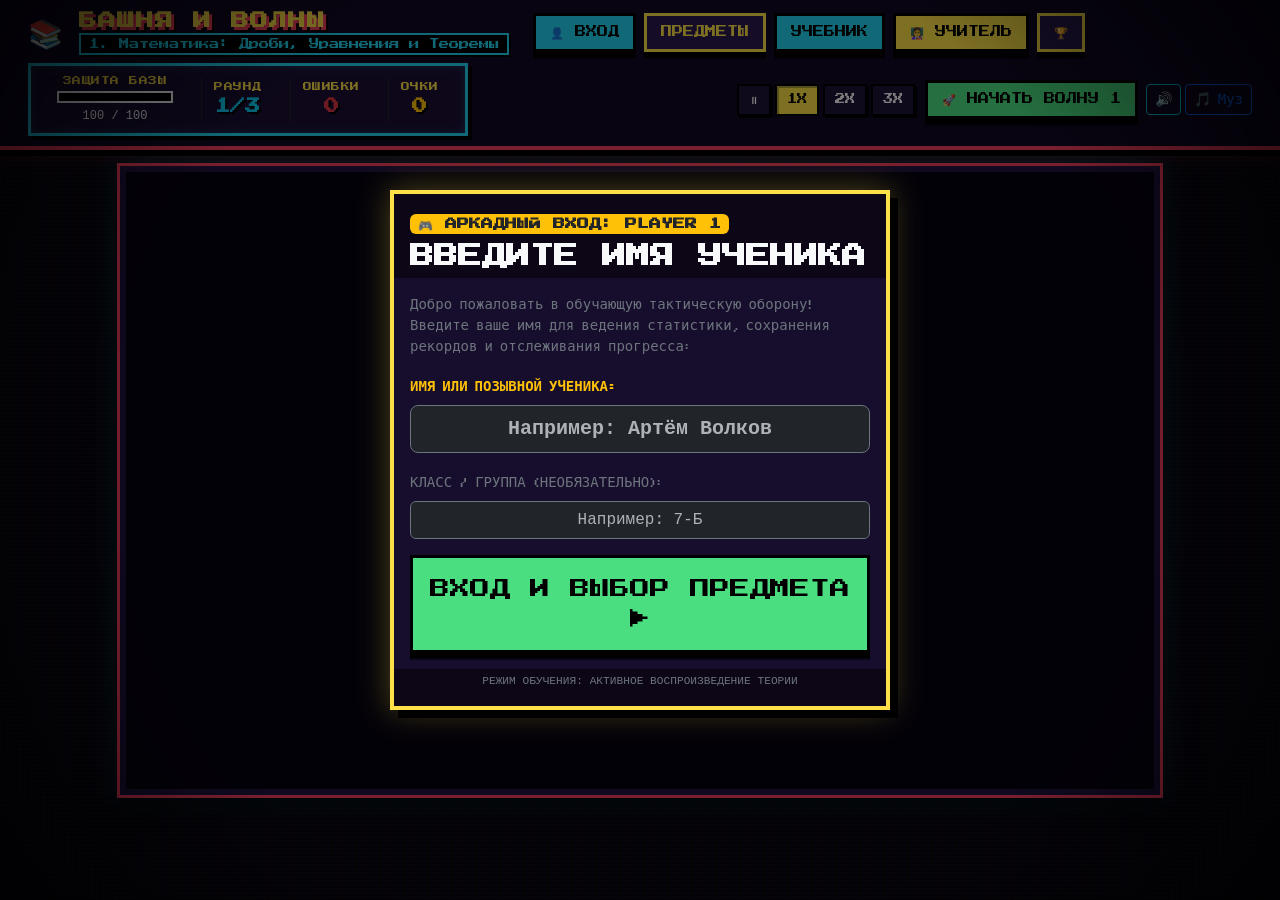
==== commit 44e53040: "feat: add player login onboarding, 8 school subjects and subject selection flow" ====
--- a/index.html
+++ b/index.html
@@ -27,6 +27,9 @@
                 </div>
 
                 <div class="d-flex gap-2 ms-2">
+                    <button class="btn btn-arcade btn-arcade-cyan btn-sm" id="playerProfileBtn" title="Сменить имя игрока">
+                        👤 <span id="hudPlayerName">ВХОД</span>
+                    </button>
                     <button class="btn btn-arcade btn-arcade-dark btn-sm" id="levelSelectBtn" title="Выбор предмета">
                         ПРЕДМЕТЫ
                     </button>
@@ -114,6 +117,45 @@
 
     <!-- Floating Arcade Notifications -->
     <div id="toastContainer"></div>
+
+    <!-- ========================================================================= -->
+    <!-- MODAL 0: PLAYER LOGIN / ВХОД УЧЕНИКА В СИСТЕМУ                            -->
+    <!-- ========================================================================= -->
+    <div class="modal fade" id="playerLoginModal" tabindex="-1" aria-hidden="true">
+        <div class="modal-dialog modal-dialog-centered">
+            <div class="modal-content">
+                <div class="modal-header border-bottom-0 pb-1">
+                    <div>
+                        <span class="badge bg-warning text-dark mb-1">🎮 АРКАДНЫЙ ВХОД: PLAYER 1</span>
+                        <h4 class="modal-title fw-bold text-light">ВВЕДИТЕ ИМЯ УЧЕНИКА</h4>
+                    </div>
+                </div>
+                <div class="modal-body">
+                    <p class="text-secondary small mb-3">
+                        Добро пожаловать в обучающую тактическую оборону! Введите ваше имя для ведения статистики, сохранения рекордов и отслеживания прогресса:
+                    </p>
+                    <form id="playerLoginForm">
+                        <div class="mb-3">
+                            <label class="form-label text-warning small fw-bold">ИМЯ ИЛИ ПОЗЫВНОЙ УЧЕНИКА:</label>
+                            <input type="text" class="form-control bg-dark text-warning border-secondary form-control-lg font-monospace text-center fw-bold" id="playerNameInput" placeholder="Например: Артём Волков" maxlength="24" required autofocus>
+                        </div>
+                        <div class="mb-3">
+                            <label class="form-label text-secondary small">КЛАСС / ГРУППА (НЕОБЯЗАТЕЛЬНО):</label>
+                            <input type="text" class="form-control bg-dark text-light border-secondary font-monospace text-center" id="playerGradeInput" placeholder="Например: 7-Б" maxlength="12">
+                        </div>
+                        <button type="submit" class="btn btn-arcade btn-arcade-green w-100 py-3 fs-5" id="confirmPlayerBtn">
+                            ВХОД И ВЫБОР ПРЕДМЕТА ▶
+                        </button>
+                    </form>
+                </div>
+                <div class="modal-footer border-top-0 pt-0">
+                    <small class="text-secondary w-100 text-center font-monospace" style="font-size: 0.7rem;">
+                        РЕЖИМ ОБУЧЕНИЯ: АКТИВНОЕ ВОСПРОИЗВЕДЕНИЕ ТЕОРИИ
+                    </small>
+                </div>
+            </div>
+        </div>
+    </div>
 
     <!-- ========================================================================= -->
     <!-- MODAL 1: PHASE 1 BRIEFING / ОБУЧАЮЩИЕ КАРТОЧКИ                            -->
--- a/css/style.css
+++ b/css/style.css
@@ -436,3 +436,16 @@
 ::-webkit-scrollbar-thumb:hover {
     background: #fde047;
 }
+
+/* Level Select Card Interactive Styling */
+.level-select-card {
+    border: 3px solid #334155;
+    box-shadow: 4px 4px 0px #000;
+    transition: transform 0.15s ease, border-color 0.15s ease;
+}
+
+.level-select-card:hover {
+    transform: translateY(-2px);
+    border-color: #fde047 !important;
+}
+
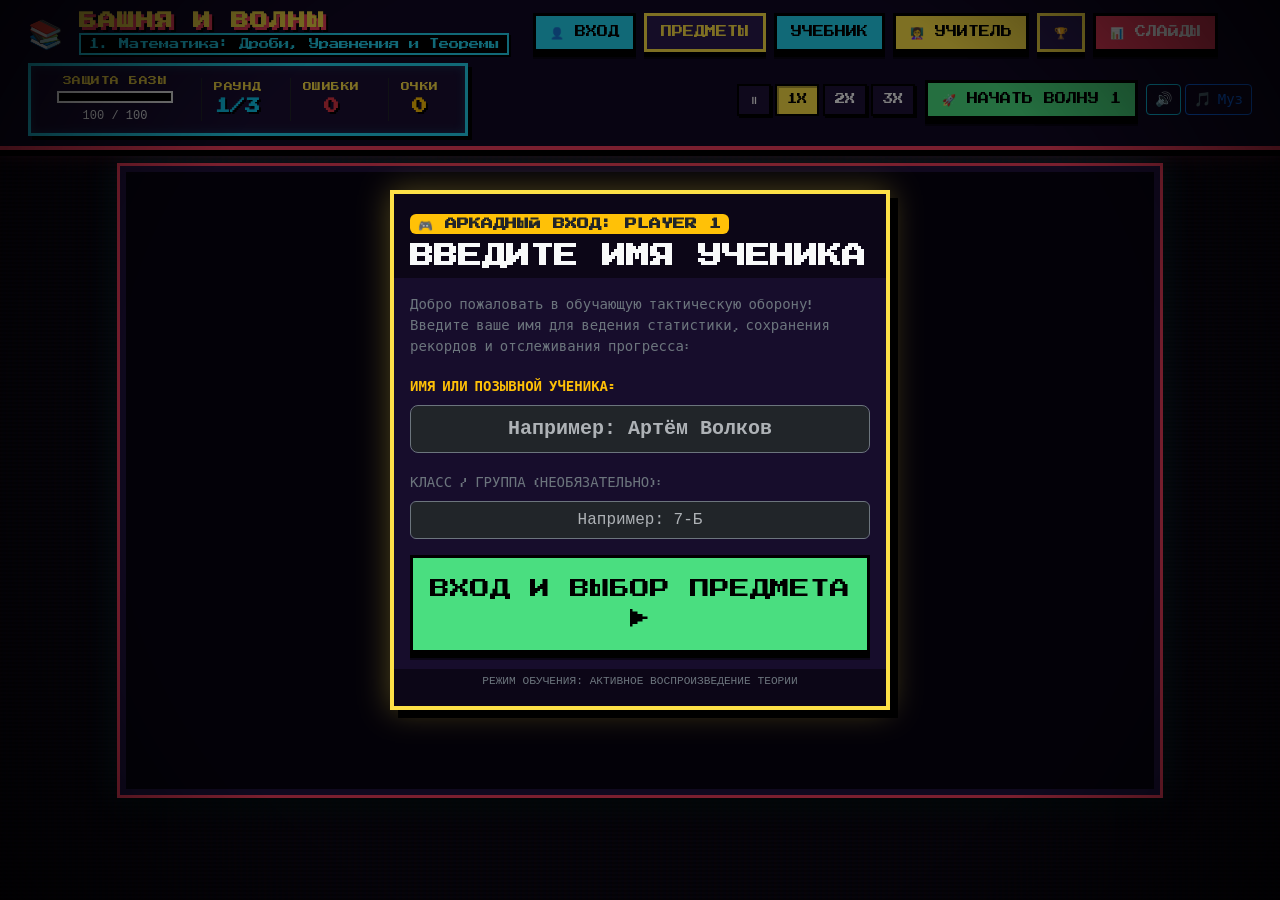
==== commit 6b4412e0: "feat: add interactive presentation deck and in-game slides button" ====
--- a/index.html
+++ b/index.html
@@ -42,6 +42,9 @@
                     <button class="btn btn-arcade btn-arcade-dark btn-sm" id="achievementsBtn" title="Достижения">
                         🏆
                     </button>
+                    <a href="presentation.html" class="btn btn-arcade btn-arcade-red btn-sm text-decoration-none" target="_blank" title="Открыть интерактивную презентацию">
+                        📊 СЛАЙДЫ
+                    </a>
                 </div>
             </div>
 
